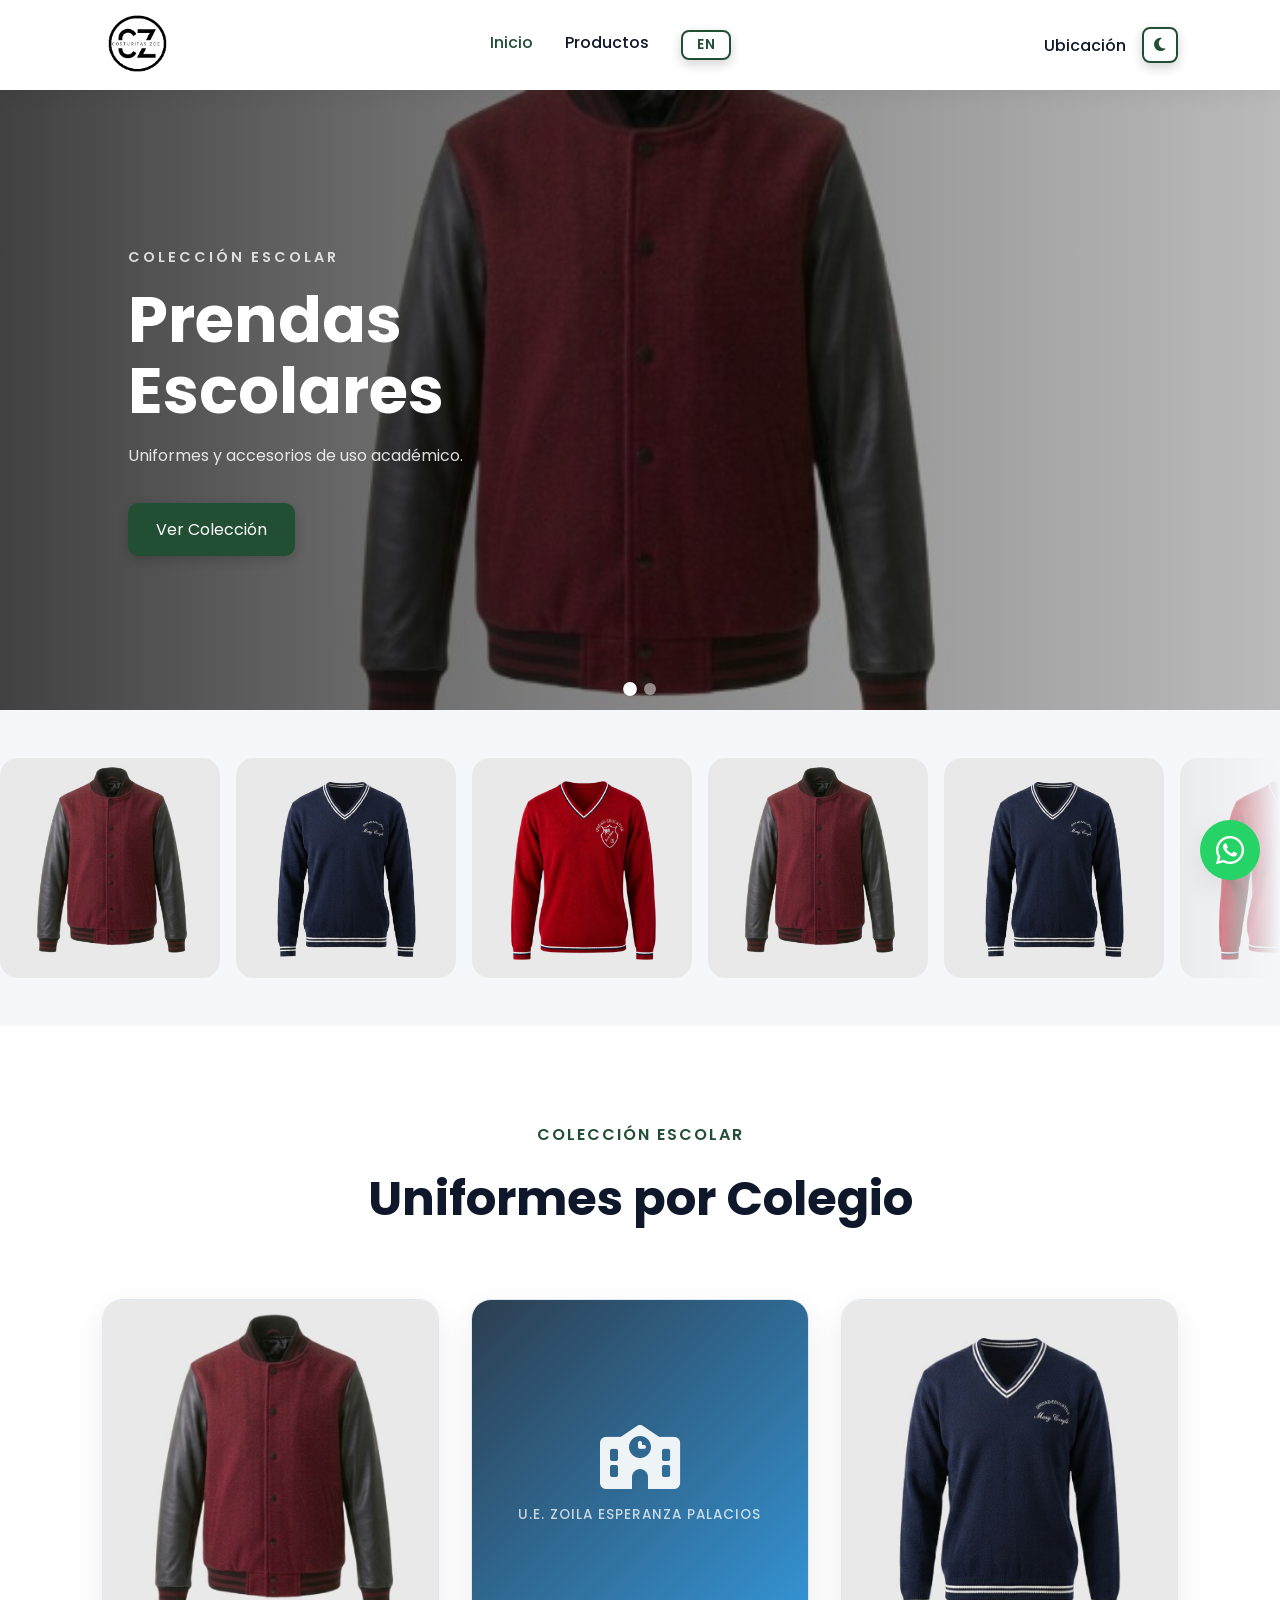
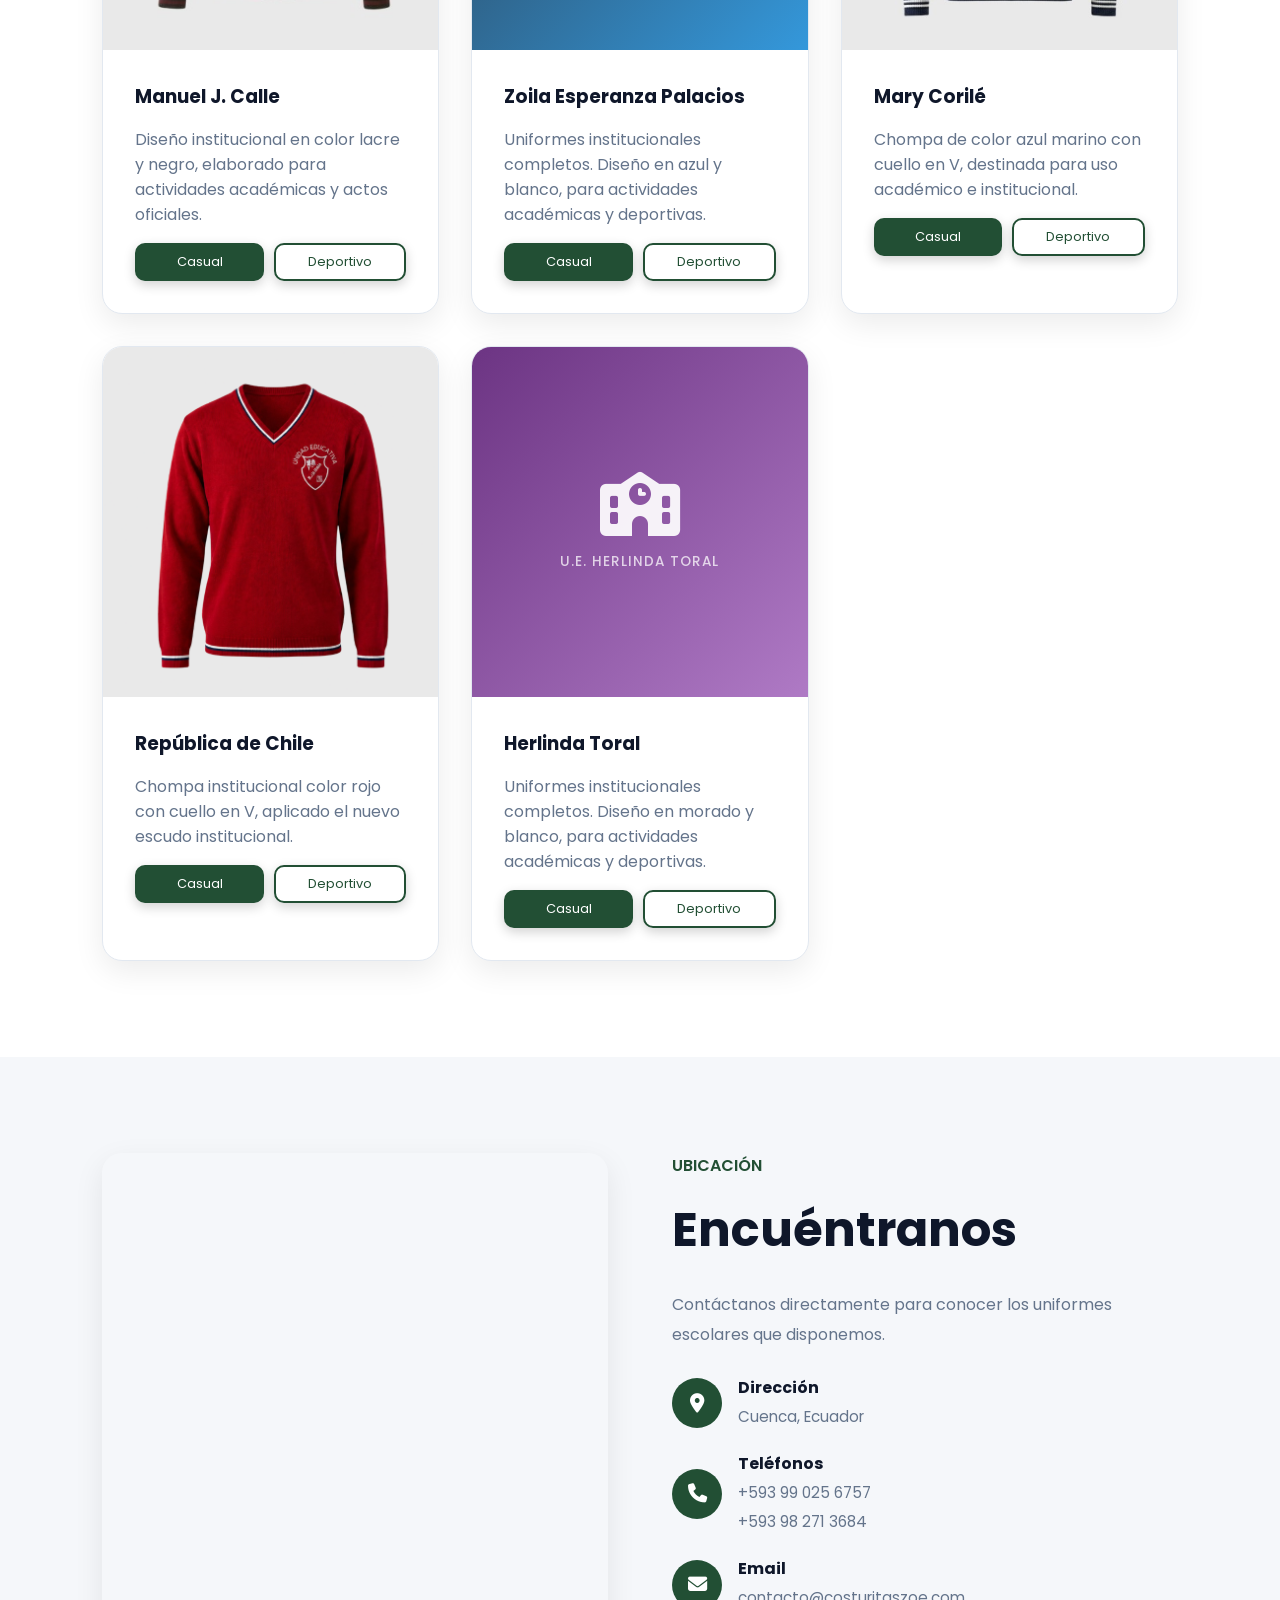
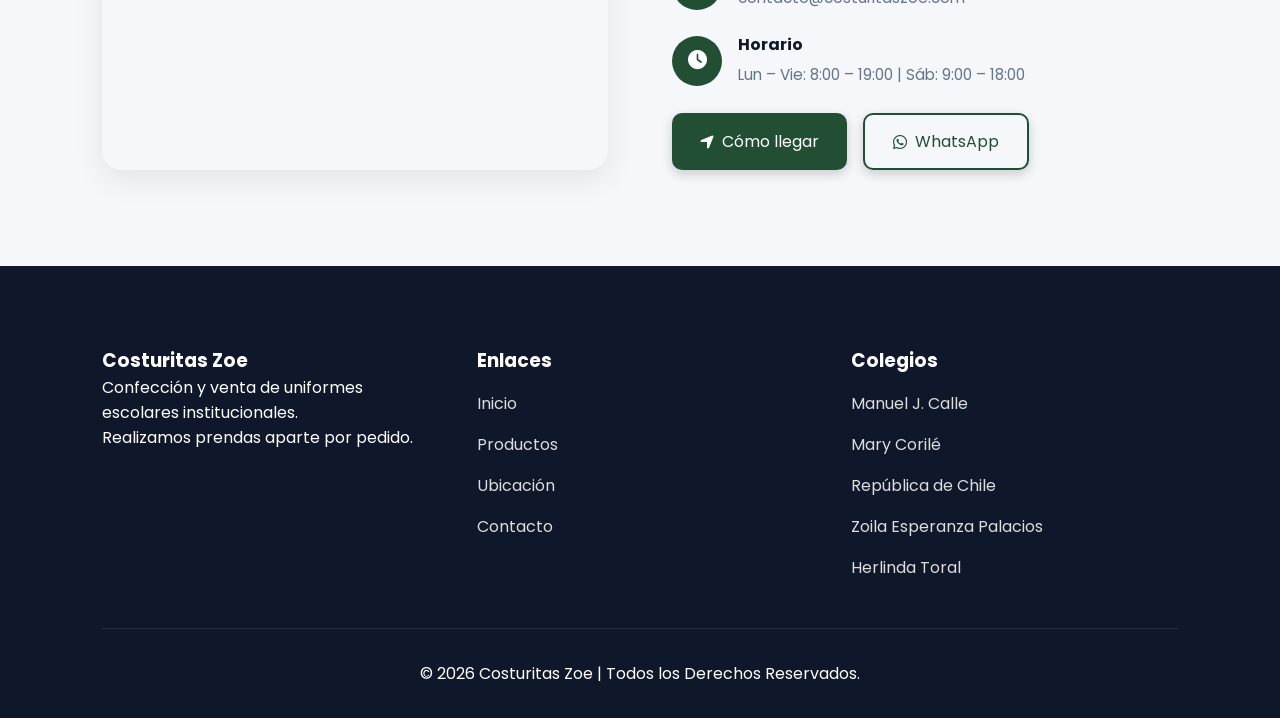
==== index.html @ a6158360 "reorder: display product cards Manuel, Zoila, Mary, República de Chile, Herlinda" ====
<!DOCTYPE html>
<html lang="es">

<head>

    <meta charset="UTF-8" />

    <meta name="viewport" content="width=device-width, initial-scale=1.0" />

    <title>Costuritas Zoe | Uniformes Escolares</title>

    <meta name="description"
        content="Uniformes escolares institucionales para Manuel J. Calle, Mary Corilé, República de Chile y más. Casacas, pantalones, camisas, medias y accesorios." />

    <!-- Favicon -->
    <link rel="icon" href="picture/logoCZ.png" />

    <!-- Font Awesome -->
    <link rel="stylesheet" href="https://cdnjs.cloudflare.com/ajax/libs/font-awesome/6.5.1/css/all.min.css" />

    <!-- AOS -->
    <link rel="stylesheet" href="https://unpkg.com/aos@2.3.4/dist/aos.css" />

    <!-- Swiper -->
    <link rel="stylesheet" href="https://cdn.jsdelivr.net/npm/swiper@11/swiper-bundle.min.css" />

    <!-- CSS -->
    <link rel="stylesheet" href="./css/style.css" />

</head>

<body>

    <!-- HEADER -->
    <header class="header">

        <a href="#home" class="logo">
            <img src="picture/logoCZ.png" alt="Costuritas Zoe">
        </a>

        <nav class="navbar">

            <a href="#home" class="active" data-i18n="nav-home">Inicio</a>

            <a href="#products" data-i18n="nav-products">Productos</a>

            <button class="lang-btn" id="lang-btn">EN</button>

        </nav>

        <div class="header-actions">

            <a href="#location" class="header-action-link" data-i18n="nav-location">Ubicación</a>

            <button class="theme-btn" id="theme-btn" aria-label="Cambiar tema">
                <i class="fas fa-moon" id="theme-icon"></i>
            </button>

            <button id="menu-btn">

                <i class="fas fa-bars"></i>

            </button>

        </div>

    </header>

    <!-- HERO -->
    <section class="home" id="home">

        <div class="swiper home-slider">

            <div class="swiper-wrapper">

                <!-- SLIDE -->
                <div class="swiper-slide">

                    <div class="slide" style="background-image: url('picture/chompaCasualMJC.jpg');">

                        <div class="overlay"></div>

                        <div class="content" data-aos="fade-up">

                            <span data-i18n="hero-span">COLECCIÓN ESCOLAR</span>

                            <h1 data-i18n="hero-title-1">
                                Prendas Escolares
                            </h1>

                            <p data-i18n="hero-desc-1">
                                Uniformes y accesorios de uso académico.
                            </p>

                            <a href="#products" class="btn" data-i18n="hero-btn">
                                Ver Colección
                            </a>

                        </div>

                    </div>

                </div>

                <!-- SLIDE -->
                <div class="swiper-slide">

                    <div class="slide" style="background-image: url('picture/chompaCasualMaryCorile.jpg');">

                        <div class="overlay"></div>

                        <div class="content" data-aos="fade-up">

                            <span data-i18n="hero-span">COLECCIÓN ESCOLAR</span>

                            <h1 data-i18n="hero-title-2">
                                Uniformes y Accesorios
                            </h1>

                            <p data-i18n="hero-desc-2">
                                Prendas para uso académico y diario.
                            </p>

                            <a href="#products" class="btn" data-i18n="hero-btn">
                                Ver Colección
                            </a>

                        </div>

                    </div>

                </div>

            </div>

            <div class="swiper-pagination"></div>

        </div>

    </section>

    <!-- BRANDS -->
    <section class="brands">

        <div class="brands-track">

            <!-- SET 1 -->
            <img src="picture/chompaCasualMJC.jpg" loading="lazy" alt="Brand">

            <img src="picture/chompaCasualMaryCorile.jpg" loading="lazy" alt="Brand">

            <img src="picture/ChompaRdeChile.png" loading="lazy" alt="Brand">

            <img src="picture/chompaCasualMJC.jpg" loading="lazy" alt="Brand">

            <img src="picture/chompaCasualMaryCorile.jpg" loading="lazy" alt="Brand">

            <img src="picture/ChompaRdeChile.png" loading="lazy" alt="Brand">

            <!-- SET 2 -->
            <img src="picture/chompaCasualMJC.jpg" loading="lazy" alt="Brand">

            <img src="picture/chompaCasualMaryCorile.jpg" loading="lazy" alt="Brand">

            <img src="picture/ChompaRdeChile.png" loading="lazy" alt="Brand">

            <img src="picture/chompaCasualMJC.jpg" loading="lazy" alt="Brand">

            <img src="picture/chompaCasualMaryCorile.jpg" loading="lazy" alt="Brand">

            <img src="picture/ChompaRdeChile.png" loading="lazy" alt="Brand">

        </div>

    </section>

    <!-- PRODUCTS -->
    <section class="products" id="products">

        <div class="section-header">

            <span data-i18n="section-products-span">COLECCIÓN ESCOLAR</span>

            <h2 data-i18n="section-products-title">Uniformes por Colegio</h2>

        </div>

        <div class="products-grid">
            <!-- CARD: Manuel J. Calle -->
            <article class="product-card" data-aos="fade-up">

                <div class="product-image">

                    <img src="picture/chompaCasualMJC.jpg" alt="Casaca Manuel J. Calle">

                    <div class="product-overlay">

                        <button class="icon-btn view-btn">
                            <i class="fas fa-eye"></i>
                        </button>

                    </div>

                </div>

                <div class="product-content">

                    <h3>Manuel J. Calle</h3>

                    <p data-i18n="manuel-calle-desc">
                        Diseño institucional en color lacre y negro,
                        elaborado para actividades académicas y actos oficiales.
                    </p>

                    <div class="product-buttons">

                        <a href="products/casual/manueJCalle.html" class="btn small" data-i18n="product-casual">
                            Casual
                        </a>

                        <a href="products/deportivo/manueJCalle.html" class="btn small btn-outline" data-i18n="product-deportivo">
                            Deportivo
                        </a>

                    </div>

                </div>

            </article>
            <!-- CARD: Zoila Esperanza Palacios -->
            <article class="product-card" data-aos="fade-up">

                <div class="product-image placeholder" style="background: linear-gradient(135deg, #2c3e50, #3498db);">

                    <div class="placeholder-icon">
                        <i class="fas fa-school"></i>
                        <span>U.E. Zoila Esperanza Palacios</span>
                    </div>

                </div>

                <div class="product-content">

                    <h3>Zoila Esperanza Palacios</h3>

                    <p data-i18n="zoila-desc">
                        Uniformes institucionales completos. Diseño en azul y blanco,
                        para actividades académicas y deportivas.
                    </p>

                    <div class="product-buttons">

                        <a href="products/casual/zoilaEsperanza.html" class="btn small" data-i18n="product-casual">
                            Casual
                        </a>

                        <a href="products/deportivo/zoilaEsperanza.html" class="btn small btn-outline" data-i18n="product-deportivo">
                            Deportivo
                        </a>

                    </div>

                </div>

            </article>
            <!-- CARD: Mary Corilé -->
            <article class="product-card" data-aos="fade-up">

                <div class="product-image">

                    <img src="picture/chompaCasualMaryCorile.jpg" alt="Casaca Mary Corilé">

                    <div class="product-overlay">

                        <button class="icon-btn view-btn">
                            <i class="fas fa-eye"></i>
                        </button>

                    </div>

                </div>

                <div class="product-content">

                    <h3>Mary Corilé</h3>

                    <p data-i18n="mary-corile-desc">
                        Chompa de color azul marino con cuello en V,
                        destinada para uso académico e institucional.
                    </p>

                    <div class="product-buttons">

                        <a href="products/casual/maryCorile.html" class="btn small" data-i18n="product-casual">
                            Casual
                        </a>

                        <a href="products/deportivo/maryCorile.html" class="btn small btn-outline" data-i18n="product-deportivo">
                            Deportivo
                        </a>

                    </div>

                </div>

            </article>
            <!-- CARD: República de Chile -->
            <article class="product-card" data-aos="fade-up">

                <div class="product-image">

                    <img src="picture/ChompaRdeChile.png" alt="Casaca República de Chile">

                    <div class="product-overlay">

                        <button class="icon-btn view-btn">
                            <i class="fas fa-eye"></i>
                        </button>

                    </div>

                </div>

                <div class="product-content">

                    <h3>República de Chile</h3>

                    <p data-i18n="rep-chile-desc">
                        Chompa institucional color rojo con cuello en V,
                        aplicado el nuevo escudo institucional.
                    </p>

                    <div class="product-buttons">

                        <a href="products/casual/republicaChile.html" class="btn small" data-i18n="product-casual">
                            Casual
                        </a>

                        <a href="products/deportivo/republicaChile.html" class="btn small btn-outline" data-i18n="product-deportivo">
                            Deportivo
                        </a>

                    </div>

                </div>

            </article>
            <!-- CARD: Herlinda Toral -->
            <article class="product-card" data-aos="fade-up">

                <div class="product-image placeholder" style="background: linear-gradient(135deg, #6c3483, #af7ac5);">

                    <div class="placeholder-icon">
                        <i class="fas fa-school"></i>
                        <span>U.E. Herlinda Toral</span>
                    </div>

                </div>

                <div class="product-content">

                    <h3>Herlinda Toral</h3>

                    <p data-i18n="herlinda-desc">
                        Uniformes institucionales completos. Diseño en morado y blanco,
                        para actividades académicas y deportivas.
                    </p>

                    <div class="product-buttons">

                        <a href="products/casual/herlindaToral.html" class="btn small" data-i18n="product-casual">
                            Casual
                        </a>

                        <a href="products/deportivo/herlindaToral.html" class="btn small btn-outline" data-i18n="product-deportivo">
                            Deportivo
                        </a>

                    </div>

                </div>

            </article>

    </section>

    <!-- LOCATION -->
    <section class="location" id="location">

        <div class="location-map" data-aos="fade-right">
            <iframe src="https://maps.google.com/maps?q=-2.888315,-78.993958&t=k&z=17&output=embed&hl=es"
                allowfullscreen="" loading="lazy" referrerpolicy="no-referrer-when-downgrade">
            </iframe>
        </div>

        <div class="location-content" data-aos="fade-left">

            <span data-i18n="location-span">UBICACIÓN</span>

            <h2 data-i18n="location-title">Encuéntranos</h2>

            <p data-i18n="location-desc">
                Contáctanos directamente para conocer los uniformes escolares que disponemos.
            </p>

            <div class="location-info">

                <div class="info-box">
                    <i class="fas fa-location-dot"></i>
                    <div>
                        <h4 data-i18n="location-address-label">Dirección</h4>
                        <p data-i18n="location-address">Cuenca, Ecuador</p>
                    </div>
                </div>

                <div class="info-box">
                    <i class="fas fa-phone"></i>
                    <div>
                        <h4 data-i18n="location-phone-label">Teléfonos</h4>
                        <p>+593 99 025 6757</p>
                        <p>+593 98 271 3684</p>

                    </div>
                </div>

                <div class="info-box">
                    <i class="fas fa-envelope"></i>
                    <div>
                        <h4 data-i18n="location-email-label">Email</h4>
                        <p>contacto@costuritaszoe.com</p>
                    </div>
                </div>

                <div class="info-box">
                    <i class="fas fa-clock"></i>
                    <div>
                        <h4 data-i18n="location-hours-label">Horario</h4>
                        <p data-i18n="location-hours">Lun – Vie: 8:00 – 19:00 | Sáb: 9:00 – 18:00</p>
                    </div>
                </div>

            </div>

            <div class="location-buttons">
                <a href="https://www.google.com/maps/dir/?api=1&destination=-2.888315,-78.993958" class="btn"
                    target="_blank" data-i18n="location-directions">
                    <i class="fas fa-location-arrow" style="margin-right: .5rem;"></i> Cómo llegar
                </a>
                <a href="https://wa.me/593990256757?text=Hola,%20vi%20su%20pagina%20y%20me%20gustaría%20recibir%20más%20información%20sobre%20los%20uniformes." class="btn btn-outline" target="_blank">
                    <i class="fab fa-whatsapp" style="margin-right: .5rem;"></i> WhatsApp
                </a>
            </div>

        </div>

    </section>

    <!-- WHATSAPP -->
    <a href="https://wa.me/593990256757?text=Hola,%20vi%20su%20pagina%20y%20me%20gustaría%20recibir%20más%20información%20sobre%20los%20uniformes." class="whatsapp" target="_blank">

        <i class="fab fa-whatsapp"></i>

    </a>

    <!-- FOOTER -->
    <footer class="footer">

        <div class="footer-grid">

            <div>

                <h3>Costuritas Zoe</h3>

                <p>
                    <span data-i18n="footer-brand-desc">Confección y venta de uniformes escolares institucionales.</span>
                    <br>
                    <span data-i18n="footer-brand-desc-extra">Realizamos prendas aparte por pedido.</span>
                </p>

            </div>

            <div>

                <h3 data-i18n="footer-links-title">Enlaces</h3>

                <a href="#home" data-i18n="nav-home">Inicio</a>

                <a href="#products" data-i18n="nav-products">Productos</a>

                <a href="#location" data-i18n="nav-location">Ubicación</a>

                <a href="#location" data-i18n="footer-contact">Contacto</a>

            </div>

            <div>

                <h3 data-i18n="footer-schools-title">Colegios</h3>

                <a href="products/casual/manueJCalle.html">Manuel J. Calle</a>

                <a href="products/casual/maryCorile.html">Mary Corilé</a>

                <a href="products/casual/republicaChile.html">República de Chile</a>

                <a href="products/casual/zoilaEsperanza.html">Zoila Esperanza Palacios</a>

                <a href="products/casual/herlindaToral.html">Herlinda Toral</a>

            </div>

        </div>

        <div class="footer-bottom">

            <span data-i18n="footer-copyright">&copy; 2026 Costuritas Zoe | Todos los Derechos Reservados.</span>

        </div>

    </footer>


    <!-- IMAGE MODAL -->
    <div class="image-modal">

        <span class="close-modal">&times;</span>

        <img class="modal-img" src="" alt="Vista previa">

    </div>

    <!-- SCRIPTS -->
    <script src="https://unpkg.com/aos@2.3.4/dist/aos.js"></script>

    <script src="https://cdn.jsdelivr.net/npm/swiper@11/swiper-bundle.min.js"></script>

    <script src="./js/i18n.js"></script>
    <script src="./js/script.js"></script>

</body>

</html>
---- css/style.css ----
@import url('https://fonts.googleapis.com/css2?family=Poppins:wght@300;400;500;600;700&display=swap');

:root {

    --primary: #224f34;
    --secondary: #f5f7fa;
    --dark: #0f172a;
    --text: #64748b;
    --white: #ffffff;
    --border: #e2e8f0;

    --shadow:
        0 10px 30px rgba(0, 0, 0, .08);

    --btn-shadow:
        0 4px 12px rgba(0, 0, 0, .18);
}

[data-theme="dark"] {

    --primary: #3fa06b;
    --secondary: #1c1c1c;
    --dark: #e8e8e8;
    --text: #a3a3a3;
    --white: #141414;
    --border: #2b2b2b;

    --shadow:
        0 10px 30px rgba(0, 0, 0, .35);

    --btn-shadow:
        0 4px 12px rgba(0, 0, 0, .45);
}

[data-theme="dark"] body {
    background: var(--white);
}

[data-theme="dark"] .header {
    background: rgba(40, 40, 40, .85);
}

[data-theme="dark"] .footer {
    background: #0a0a0a;
}

[data-theme="dark"] .icon-btn {
    background: var(--secondary);
    color: var(--dark);
}

* {
    margin: 0;
    padding: 0;
    box-sizing: border-box;
}

html {
    scroll-behavior: smooth;
    overflow-x: hidden;
}

body {

    font-family: 'Poppins', sans-serif;

    background: var(--white);

    color: var(--dark);

    overflow-x: hidden;
}

img {
    width: 100%;
    display: block;
}

a {
    text-decoration: none;
}

button {
    border: none;
    cursor: pointer;
    background: none;
}

section {
    padding: 6rem 8%;
}

/* BUTTON */

.btn {

    display: inline-flex;

    align-items: center;
    justify-content: center;

    padding: 14px 28px;

    background: var(--primary);

    color: white;

    border-radius: 10px;

    box-shadow: var(--btn-shadow);

    transition:
        transform .3s ease,
        box-shadow .3s ease;
}

.btn:hover {

    transform: translateY(-5px);

    box-shadow:
        0 15px 25px rgba(0, 0, 0, .18);
}

.small {
    padding: 10px 18px;
}

/* SECTION HEADER */

.section-header {

    text-align: center;

    margin-bottom: 4rem;
}

.section-header span {

    color: var(--primary);

    font-weight: 600;

    letter-spacing: 2px;
}

.section-header h2 {

    font-size: 3rem;

    margin-top: 1rem;
}

/* HEADER */

.header {

    position: fixed;

    top: 0;
    left: 0;

    width: 100%;
    height: 90px;

    padding: 0 8%;

    display: flex;

    justify-content: space-between;

    align-items: center;

    background: rgba(255, 255, 255, .85);

    backdrop-filter: blur(12px);

    z-index: 1000;

    box-shadow:
        0 5px 20px rgba(0, 0, 0, .05);

    transition: background-color .3s ease;
}

.logo img {
    width: 75px;
}

.navbar {

    display: flex;

    gap: 2rem;
}

.navbar a {

    color: var(--dark);

    font-weight: 500;

    transition: .3s;
}

.navbar a:hover,
.navbar a.active {

    color: var(--primary);
}

/* HEADER ACTIONS (always visible, outside hamburger) */

.header-actions {
    display: flex;
    align-items: center;
    gap: 1rem;
}

.header-action-link {
    color: var(--dark);
    font-weight: 500;
    transition: .3s;
    white-space: nowrap;
}

.header-action-link:hover {
    color: var(--primary);
}

#menu-btn {

    display: none;

    font-size: 1.5rem;

    color: var(--dark);
}

/* LANGUAGE TOGGLE */

.lang-btn {

    font-family: 'Poppins', sans-serif;
    font-weight: 600;
    font-size: .85rem;
    padding: 6px 14px;
    border-radius: 8px;
    border: 2px solid var(--primary);
    background: transparent;
    color: var(--primary);
    cursor: pointer;
    transition: all .3s ease;
    letter-spacing: .5px;
    line-height: 1;
    box-shadow: var(--btn-shadow);
}

.lang-btn:hover {
    background: var(--primary);
    color: white;
}

/* THEME TOGGLE */

.theme-btn {
    font-family: 'Poppins', sans-serif;
    font-size: .95rem;
    width: 36px;
    height: 36px;
    border-radius: 8px;
    border: 2px solid var(--primary);
    background: transparent;
    color: var(--primary);
    cursor: pointer;
    transition: all .3s ease;
    line-height: 1;
    display: grid;
    place-items: center;
    box-shadow: var(--btn-shadow);
}

.theme-btn:hover {
    background: var(--primary);
    color: white;
}

/* HOME */

.home {
    padding: 0;
}

.slide {

    height: 620px;

    background-size: cover;

    background-position: center;

    display: flex;

    align-items: center;

    position: relative;

    overflow: hidden;

    margin-top: 90px;
}

.overlay {

    position: absolute;

    inset: 0;

    background:
        linear-gradient(90deg,
            rgba(0, 0, 0, .72) 0%,
            rgba(0, 0, 0, .45) 45%,
            rgba(0, 0, 0, .2) 100%);
}

/* BACKGROUND ZOOM */

.slide::before {

    content: "";

    position: absolute;

    inset: 0;

    background: inherit;

    background-size: cover;

    background-position: center;

    animation:
        zoomSlide 12s ease-in-out infinite;

    z-index: 0;
}

@keyframes zoomSlide {

    0% {
        transform: scale(1);
    }

    50% {
        transform: scale(1.04);
    }

    100% {
        transform: scale(1);
    }
}

.content {

    position: relative;

    z-index: 2;

    margin-left: 10%;

    max-width: 560px;

    color: white;

    animation:
        fadeContent 1s ease;
}

@keyframes fadeContent {

    from {

        opacity: 0;

        transform: translateY(35px);
    }

    to {

        opacity: 1;

        transform: translateY(0);
    }
}

.content span {

    letter-spacing: 3px;

    font-size: .9rem;

    font-weight: 600;

    color: rgba(255, 255, 255, .8);
}

.content h1 {

    font-size: 4rem;

    line-height: 1.1;

    margin: 1rem 0;

    font-weight: 700;
}

.content p {

    line-height: 1.8;

    font-size: 1rem;

    color: rgba(255, 255, 255, .85);

    margin-bottom: 2rem;

    max-width: 500px;
}

/* SWIPER */

.swiper-pagination-bullet {

    width: 12px;

    height: 12px;

    background:
        rgba(255, 255, 255, .5);

    opacity: 1;
}

.swiper-pagination-bullet-active {

    background: white;

    transform: scale(1.15);
}

/* BRANDS */

.brands {

    position: relative;

    overflow: hidden;

    background: var(--secondary);

    padding: 3rem 0;
}

.brands-track {

    display: flex;

    align-items: center;

    gap: 1rem;

    width: max-content;

    animation:
        infiniteScroll 20s linear infinite;
}

.brands-track img {

    width: 220px;

    height: 220px;

    object-fit: cover;

    border-radius: 18px;

    flex-shrink: 0;

    transition: transform .3s ease;
}

.brands-track img:hover {

    transform: scale(1.05);
}

.brands::before,
.brands::after {

    content: "";

    position: absolute;

    top: 0;

    width: 120px;

    height: 100%;

    z-index: 2;
}

.brands::after {

    right: 0;

    background:
        linear-gradient(to left,
            var(--secondary),
            transparent);
}

@keyframes infiniteScroll {

    from {
        transform: translateX(0);
    }

    to {
        transform: translateX(-50%);
    }
}

/* PRODUCTS */

.products-grid {

    display: grid;

    grid-template-columns:
        repeat(auto-fit, minmax(300px, 1fr));

    gap: 2rem;
}

.product-card {

    background: var(--white);

    border-radius: 20px;

    overflow: hidden;

    box-shadow: var(--shadow);

    border: 1px solid var(--border);

    transition:
        transform .4s ease,
        box-shadow .4s ease;
}

.product-card:hover {

    transform: translateY(-10px);

    box-shadow:
        0 20px 40px rgba(0, 0, 0, .12);
}

.product-image {

    height: 350px;

    position: relative;

    overflow: hidden;
}

.product-image img {

    height: 100%;

    object-fit: cover;

    transition: .5s;
}

.product-card:hover img {

    transform: scale(1.1);
}

.product-overlay {

    position: absolute;

    inset: 0;

    background: rgba(0, 0, 0, .3);

    display: flex;

    justify-content: center;

    align-items: center;

    gap: 1rem;

    opacity: 0;

    transition: .4s;
}

.product-card:hover .product-overlay {

    opacity: 1;
}

.icon-btn {

    width: 50px;

    height: 50px;

    border-radius: 50%;

    background: white;

    color: var(--dark);

    display: grid;

    place-items: center;

    box-shadow: var(--btn-shadow);

    transition: .3s;
}

.icon-btn:hover {

    transform: scale(1.1);
}

.product-content {
    padding: 2rem;
}

.product-content p {

    color: var(--text);

    margin: 1rem 0;
}

.product-bottom {

    display: flex;

    justify-content: space-between;

    align-items: center;
}

.price-note {
    display: inline-flex;
    align-items: center;
    gap: .5rem;
    color: var(--primary);
    font-weight: 600;
    font-size: .9rem;
}

.price-note i {
    font-size: 1rem;
}

/* LOCATION */

.location {

    display: grid;

    grid-template-columns: 1fr 1fr;

    gap: 4rem;

    align-items: center;

    background: var(--secondary);
}

.location-map {
    width: 100%;
    height: 100%;
    min-height: 380px;
    border-radius: 20px;
    overflow: hidden;
    box-shadow: var(--shadow);
}

.location-map iframe {
    width: 100%;
    height: 100%;
    min-height: 380px;
    border: 0;
    display: block;
}

.location-content span {

    color: var(--primary);

    font-weight: 600;
}

.location-content h2 {

    font-size: 3rem;

    margin: 1rem 0 1.5rem;
}

.location-content p {

    line-height: 1.9;

    color: var(--text);

    margin-bottom: 1.5rem;
}

.location-info {
    display: flex;
    flex-direction: column;
    gap: 1.2rem;
}

.location-info .info-box {
    display: flex;
    align-items: center;
    gap: 1rem;
}

.location-info .info-box i {
    width: 50px;
    height: 50px;
    background: var(--primary);
    color: white;
    border-radius: 50%;
    display: grid;
    place-items: center;
    font-size: 1.2rem;
    flex-shrink: 0;
}

.location-info .info-box h4 {
    font-size: 1rem;
    margin-bottom: .2rem;
}

.location-info .info-box p {
    margin: 0;
    font-size: .95rem;
}

/* LOCATION BUTTONS */

.location-buttons {
    display: flex;
    gap: 1rem;
    margin-top: 1.5rem;
    flex-wrap: wrap;
}

.btn-outline {
    background: transparent;
    border: 2px solid var(--primary);
    color: var(--primary);
}

.btn-outline:hover {
    background: var(--primary);
    color: white;
}

/* PRODUCT DUAL BUTTONS */

.product-buttons {
    display: flex;
    gap: .6rem;
}

.product-buttons .btn {
    padding: 8px 14px;
    font-size: .8rem;
    flex: 1;
    text-align: center;
}

.product-buttons .btn-outline {
    background: transparent;
    border: 2px solid var(--primary);
    color: var(--primary);
}

.product-buttons .btn-outline:hover {
    background: var(--primary);
    color: white;
}

/* SCHOOL TYPE TOGGLE */

.school-type-toggle {
    display: flex;
    gap: .6rem;
    justify-content: flex-start;
    margin-bottom: 1.5rem;
    flex-wrap: wrap;
}

.toggle-btn {
    display: inline-block;
    padding: 10px 28px;
    border-radius: 50px;
    font-size: .9rem;
    font-weight: 600;
    border: 2px solid var(--primary);
    color: var(--primary);
    background: transparent;
    transition: all .3s ease;
    text-decoration: none;
    cursor: pointer;
    box-shadow: var(--btn-shadow);
}

.toggle-btn:hover {
    background: var(--primary);
    color: white;
}

.toggle-btn.active {
    background: var(--primary);
    border-color: var(--primary);
    color: white;
}

/* WHATSAPP */

.whatsapp {

    position: fixed;

    right: 20px;

    bottom: 20px;

    width: 60px;

    height: 60px;

    border-radius: 50%;

    background: #25D366;

    color: white;

    display: grid;

    place-items: center;

    font-size: 2rem;

    z-index: 999;

    box-shadow: var(--shadow);

    transition: .3s;
}

.whatsapp:hover {

    transform: scale(1.1);
}

/* FOOTER */

.footer {

    background: var(--dark);

    color: white;

    padding: 5rem 8% 2rem;
}

.footer-grid {

    display: grid;

    grid-template-columns:
        repeat(auto-fit, minmax(250px, 1fr));

    gap: 3rem;
}

.footer a {

    color: #ddd;

    display: block;

    margin-top: 1rem;

    transition: .3s;
}

.footer a:hover {

    color: white;
}

.footer-bottom {

    margin-top: 3rem;

    padding-top: 2rem;

    border-top:
        1px solid rgba(255, 255, 255, .1);

    text-align: center;
}

/* RESPONSIVE */

@media(max-width:991px) {

    section {
        padding: 5rem 5%;
    }

    .header {
        padding: 0 5%;
    }

    .slide {
        height: 520px;
    }

    .content h1 {
        font-size: 3.2rem;
    }

    .location {
        grid-template-columns: 1fr;
    }

    .location-content h2 {
        font-size: 2.4rem;
    }

    .contact-grid {
        grid-template-columns: repeat(auto-fit, minmax(160px, 1fr));
    }
}

@media(max-width:768px) {

    #menu-btn {
        display: block;
    }

    .navbar {

        position: absolute;

        top: 100%;

        right: 0;

        width: 260px;

        background: rgb(255, 255, 255);

        flex-direction: column;

        padding: 2rem;

        transform: translateX(100%);
        transition: transform .4s ease;

        box-shadow: var(--shadow);
    }

    .navbar.active {
        transform: translateX(0);
    }

    [data-theme="dark"] .navbar {
        background: #1c1c1c;
    }

    .navbar .lang-btn {
        width: 100%;
        text-align: center;
        padding: 10px 18px;
        margin-top: .5rem;
    }

    .header-actions {
        gap: .5rem;
    }

    .header-actions .header-action-link {
        font-size: .85rem;
    }

    .slide {
        height: 460px;
    }

    .content {
        margin: 0 5%;
    }

    .content h1 {
        font-size: 2.7rem;
    }

    .content p {
        font-size: .95rem;
    }

    .location-content h2 {
        font-size: 2rem;
    }

    .location-map,
    .location-map iframe {
        min-height: 280px;
    }
}

@media(max-width:500px) {

    .slide {
        height: 400px;
    }

    .content h1 {
        font-size: 2.2rem;
    }

    .content span {
        font-size: .8rem;
    }

    .section-header h2 {
        font-size: 2.2rem;
    }

    .brands-track img {

        width: 160px;

        height: 160px;
    }
}

/* MODAL */

.image-modal {
    position: fixed;
    inset: 0;
    background: rgba(0, 0, 0, 0.85);

    display: flex;
    justify-content: center;
    align-items: center;

    opacity: 0;
    visibility: hidden;

    transition: 0.3s ease;
    z-index: 9999;
}

.image-modal.active {
    opacity: 1;
    visibility: visible;
}

.modal-img {

    width: 80%;
    max-width: 700px;

    border-radius: 20px;

    transform: scale(1);

    transition: transform 0.3s ease;

    cursor: zoom-in;
}

.image-modal.active .modal-img {
    transform: scale(1);
}

.close-modal {
    position: absolute;
    top: 30px;
    right: 40px;

    font-size: 40px;
    color: white;
    cursor: pointer;
}

/* ========== SCHOOL PAGES ========== */

.school-hero {
    padding: 0;
    height: 380px;
    display: flex;
    align-items: center;
    justify-content: center;
    text-align: center;
    position: relative;
    overflow: hidden;
    background-size: cover;
    background-position: center;
}

.school-hero .overlay {
    position: absolute;
    inset: 0;
    background: rgba(0, 0, 0, .65);
    z-index: 1;
}

.school-hero-content {
    position: relative;
    z-index: 2;
    color: white;
    padding: 0 8%;
}

.school-hero-content h1 {
    font-size: 3.5rem;
    margin-bottom: .5rem;
    font-weight: 700;
}

.school-hero-content p {
    font-size: 1.1rem;
    opacity: .9;
    max-width: 600px;
    margin: 0 auto;
    line-height: 1.8;
}

/* BREADCRUMB */
.breadcrumb {
    padding: 1rem 8%;
    margin-top: 90px;
    background: var(--secondary);
    font-size: .9rem;
}

.breadcrumb a {
    color: var(--primary);
    font-weight: 500;
}

.breadcrumb a:hover {
    text-decoration: underline;
}

.breadcrumb span {
    color: var(--text);
}

/* PLACEHOLDER for items without image */
.product-image.placeholder {
    display: flex;
    align-items: center;
    justify-content: center;
}

.placeholder-icon {
    text-align: center;
    color: rgba(255, 255, 255, .92);
}

.placeholder-icon i {
    font-size: 4rem;
    margin-bottom: .75rem;
    display: block;
}

.placeholder-icon span {
    font-size: .85rem;
    font-weight: 500;
    letter-spacing: 1px;
    text-transform: uppercase;
    opacity: .8;
}

/* CATEGORY header on product pages */
.category-heading {
    display: flex;
    align-items: center;
    gap: 1rem;
    margin: 2.5rem 0 1.5rem;
    grid-column: 1 / -1;
}

.category-heading h3 {
    font-size: 1.4rem;
    color: var(--dark);
    white-space: nowrap;
    font-weight: 600;
}

.category-heading .line {
    flex: 1;
    height: 2px;
    background: var(--border);
}

.product-type {
    font-size: .7rem;
    font-weight: 600;
    text-transform: uppercase;
    letter-spacing: 1px;
    padding: .3rem .7rem;
    border-radius: 4px;
    color: white;
}

.product-type.casual {
    background: var(--primary);
}

.product-type.deportivo {
    background: #e67e22;
}

/* SCHOOL NAV (back link) */
.school-nav {
    display: inline-flex;
    align-items: center;
    gap: .5rem;
    color: var(--primary);
    font-weight: 500;
    margin-bottom: 2rem;
    transition: .3s;
}

.school-nav:hover {
    gap: .75rem;
}

/* responsive school pages */
@media(max-width:991px) {
    .school-hero {
        height: 320px;
    }
    .school-hero-content h1 {
        font-size: 2.8rem;
    }
}

@media(max-width:768px) {
    .school-hero {
        height: 280px;
    }
    .school-hero-content h1 {
        font-size: 2.2rem;
    }
    .school-hero-content p {
        font-size: 1rem;
    }
}

@media(max-width:500px) {
    .school-hero {
        height: 240px;
    }
    .school-hero-content h1 {
        font-size: 1.8rem;
    }
    .placeholder-icon i {
        font-size: 3rem;
    }
}
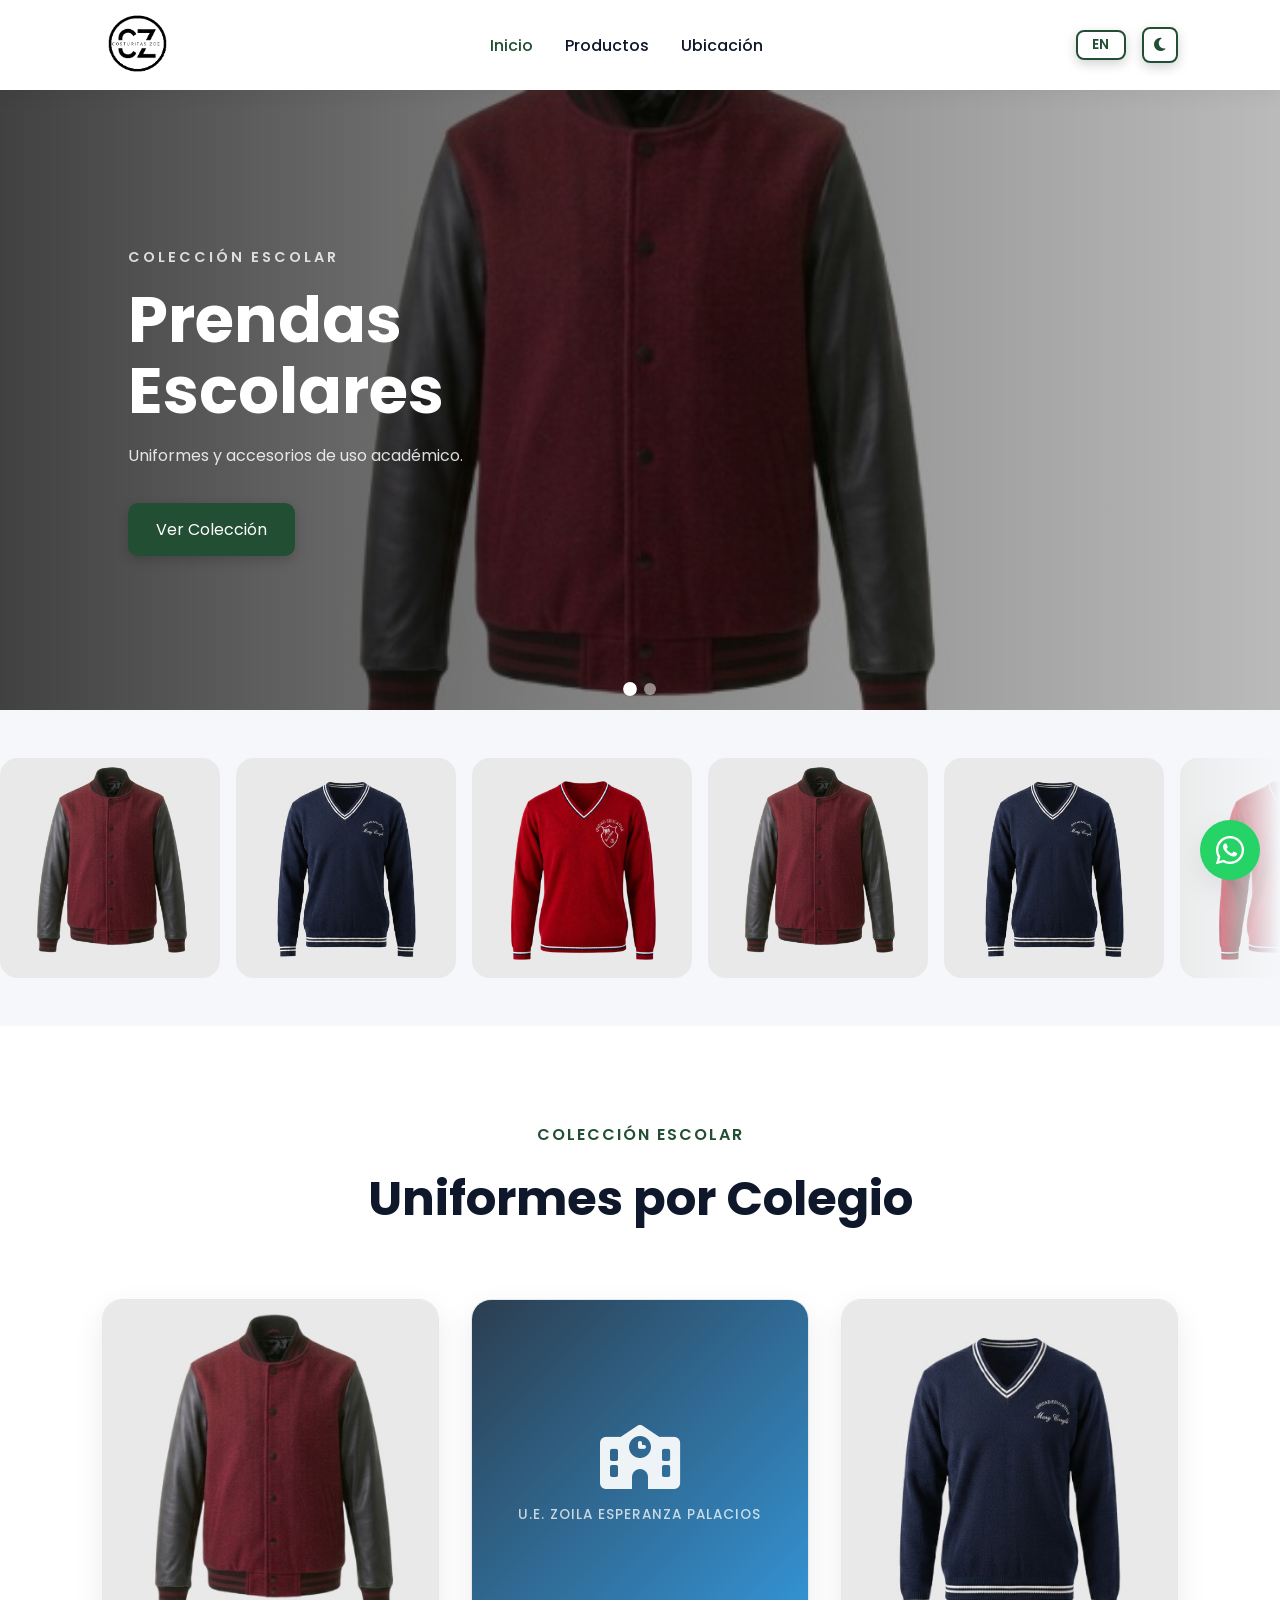
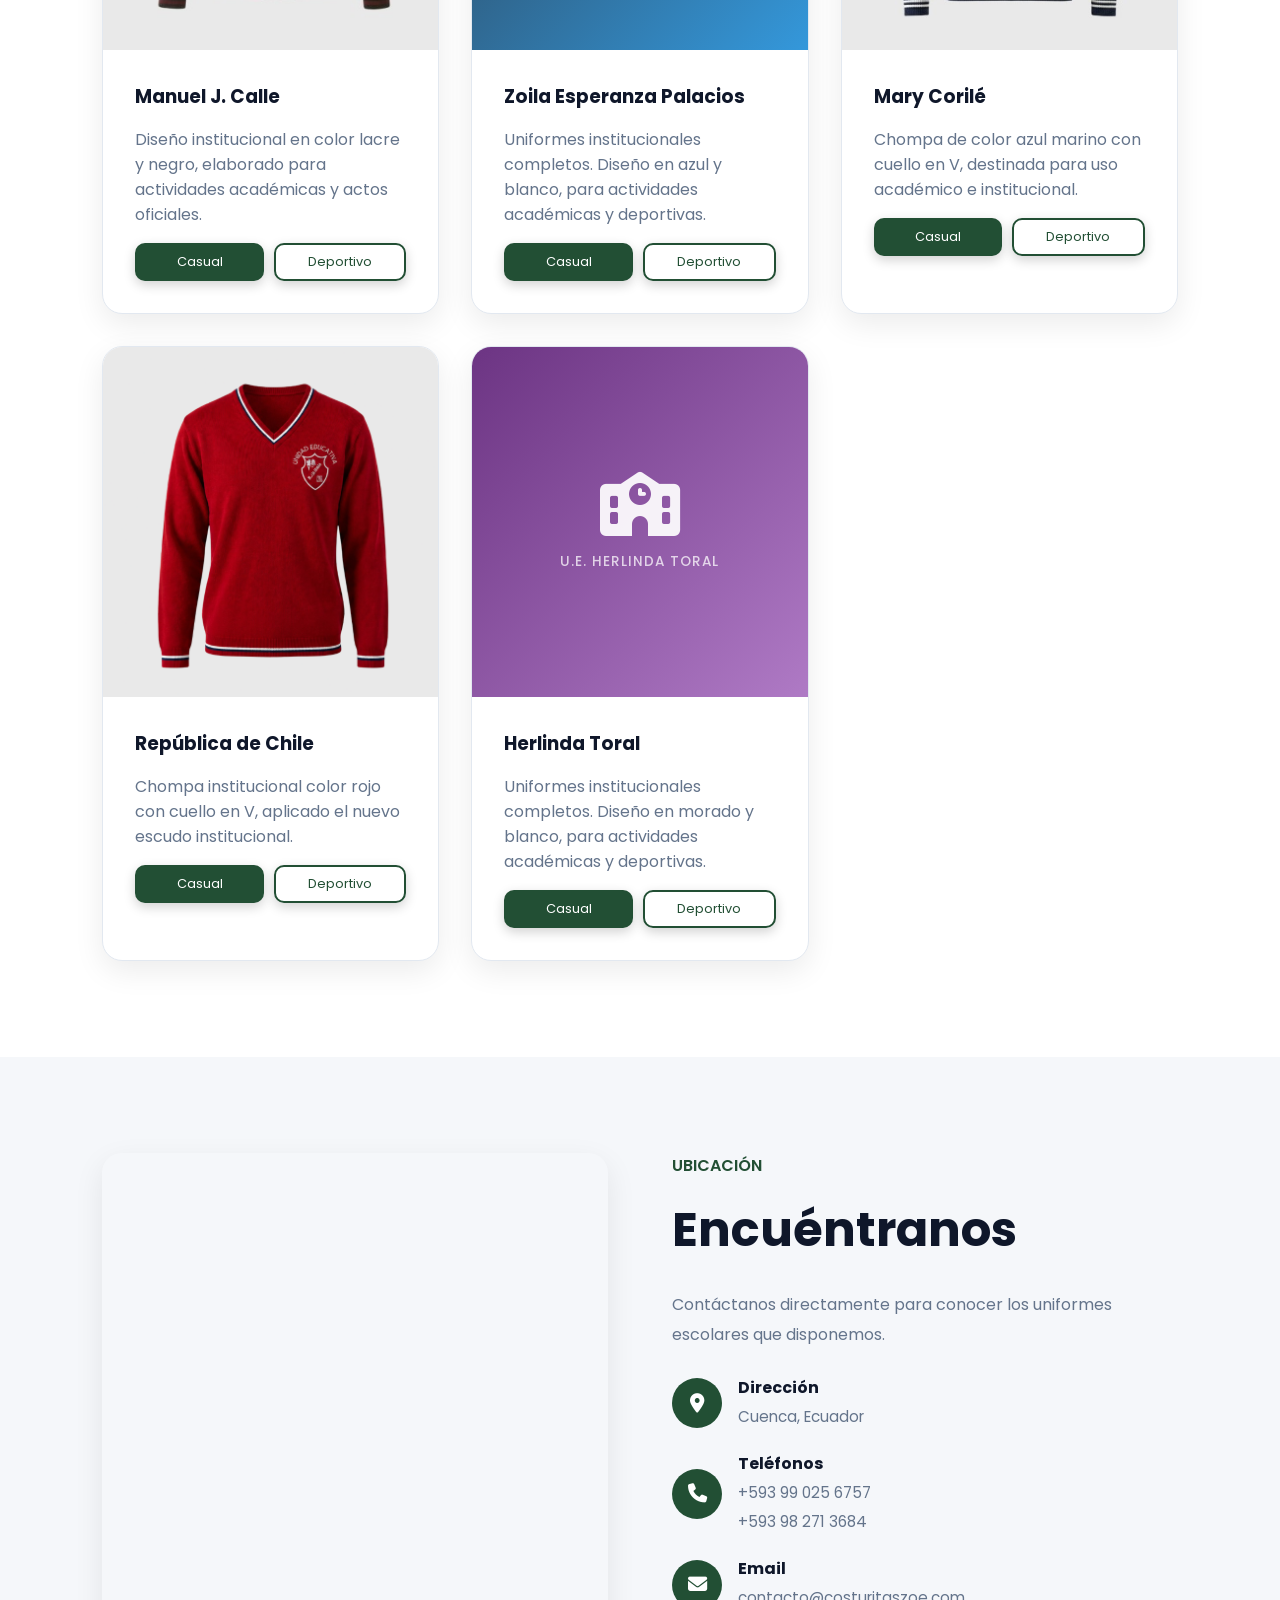
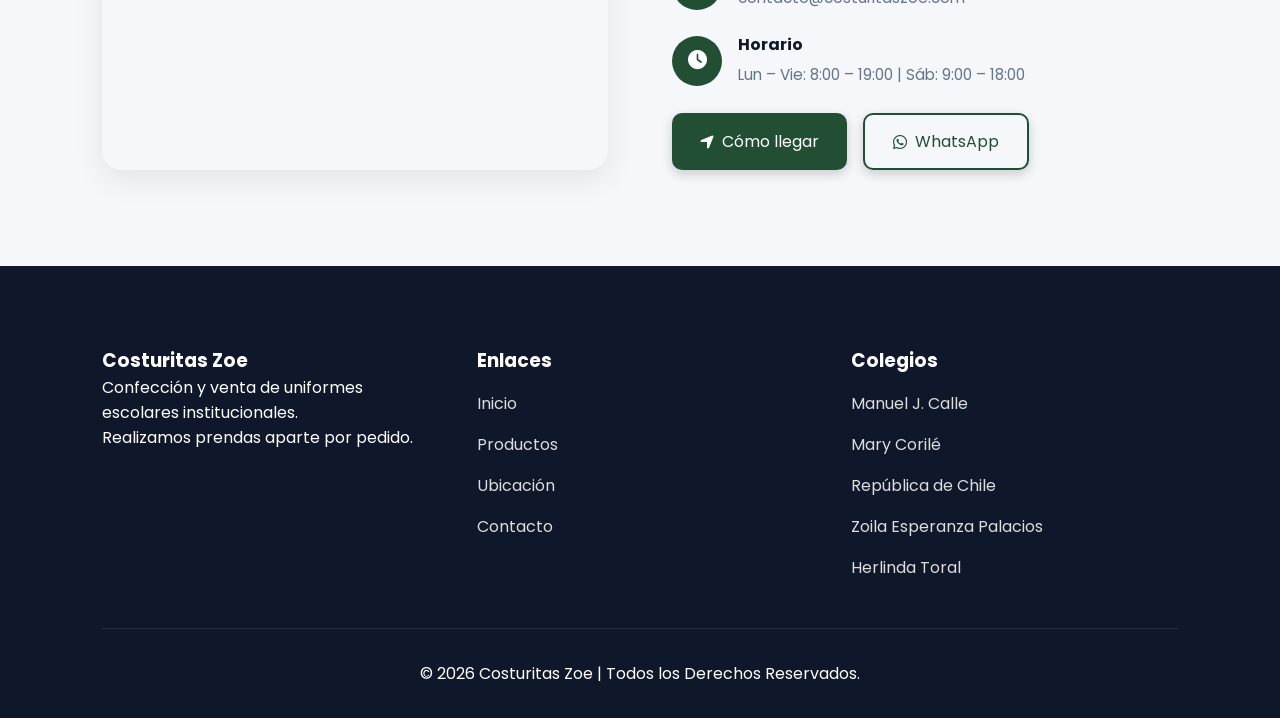
==== commit 7c7ec425: "refactor: remove hamburger menu, keep all nav links and theme/language buttons always visible" ====
--- a/index.html
+++ b/index.html
@@ -44,22 +44,16 @@
 
             <a href="#products" data-i18n="nav-products">Productos</a>
 
+            <a href="#location" class="header-action-link" data-i18n="nav-location">Ubicación</a>
+
+        </nav>
+
+        <div class="header-actions">
+
             <button class="lang-btn" id="lang-btn">EN</button>
-
-        </nav>
-
-        <div class="header-actions">
-
-            <a href="#location" class="header-action-link" data-i18n="nav-location">Ubicación</a>
 
             <button class="theme-btn" id="theme-btn" aria-label="Cambiar tema">
                 <i class="fas fa-moon" id="theme-icon"></i>
-            </button>
-
-            <button id="menu-btn">
-
-                <i class="fas fa-bars"></i>
-
             </button>
 
         </div>
--- a/css/style.css
+++ b/css/style.css
@@ -226,15 +226,6 @@
 
 .header-action-link:hover {
     color: var(--primary);
-}
-
-#menu-btn {
-
-    display: none;
-
-    font-size: 1.5rem;
-
-    color: var(--dark);
 }
 
 /* LANGUAGE TOGGLE */
@@ -970,53 +961,26 @@
 
 @media(max-width:768px) {
 
-    #menu-btn {
-        display: block;
+    .header {
+        padding: 0 4%;
+        gap: .75rem;
+    }
+
+    .logo img {
+        width: 60px;
     }
 
     .navbar {
-
-        position: absolute;
-
-        top: 100%;
-
-        right: 0;
-
-        width: 260px;
-
-        background: rgb(255, 255, 255);
-
-        flex-direction: column;
-
-        padding: 2rem;
-
-        transform: translateX(100%);
-        transition: transform .4s ease;
-
-        box-shadow: var(--shadow);
-    }
-
-    .navbar.active {
-        transform: translateX(0);
-    }
-
-    [data-theme="dark"] .navbar {
-        background: #1c1c1c;
-    }
-
-    .navbar .lang-btn {
-        width: 100%;
-        text-align: center;
-        padding: 10px 18px;
-        margin-top: .5rem;
+        gap: 1rem;
+    }
+
+    .navbar a,
+    .header-action-link {
+        font-size: .9rem;
     }
 
     .header-actions {
         gap: .5rem;
-    }
-
-    .header-actions .header-action-link {
-        font-size: .85rem;
     }
 
     .slide {
@@ -1046,6 +1010,34 @@
 }
 
 @media(max-width:500px) {
+
+    .header {
+        padding: 0 3%;
+    }
+
+    .logo img {
+        width: 50px;
+    }
+
+    .navbar {
+        gap: .8rem;
+    }
+
+    .navbar a,
+    .header-action-link {
+        font-size: .82rem;
+    }
+
+    .lang-btn {
+        font-size: .78rem;
+        padding: 5px 10px;
+    }
+
+    .theme-btn {
+        width: 32px;
+        height: 32px;
+        font-size: .85rem;
+    }
 
     .slide {
         height: 400px;
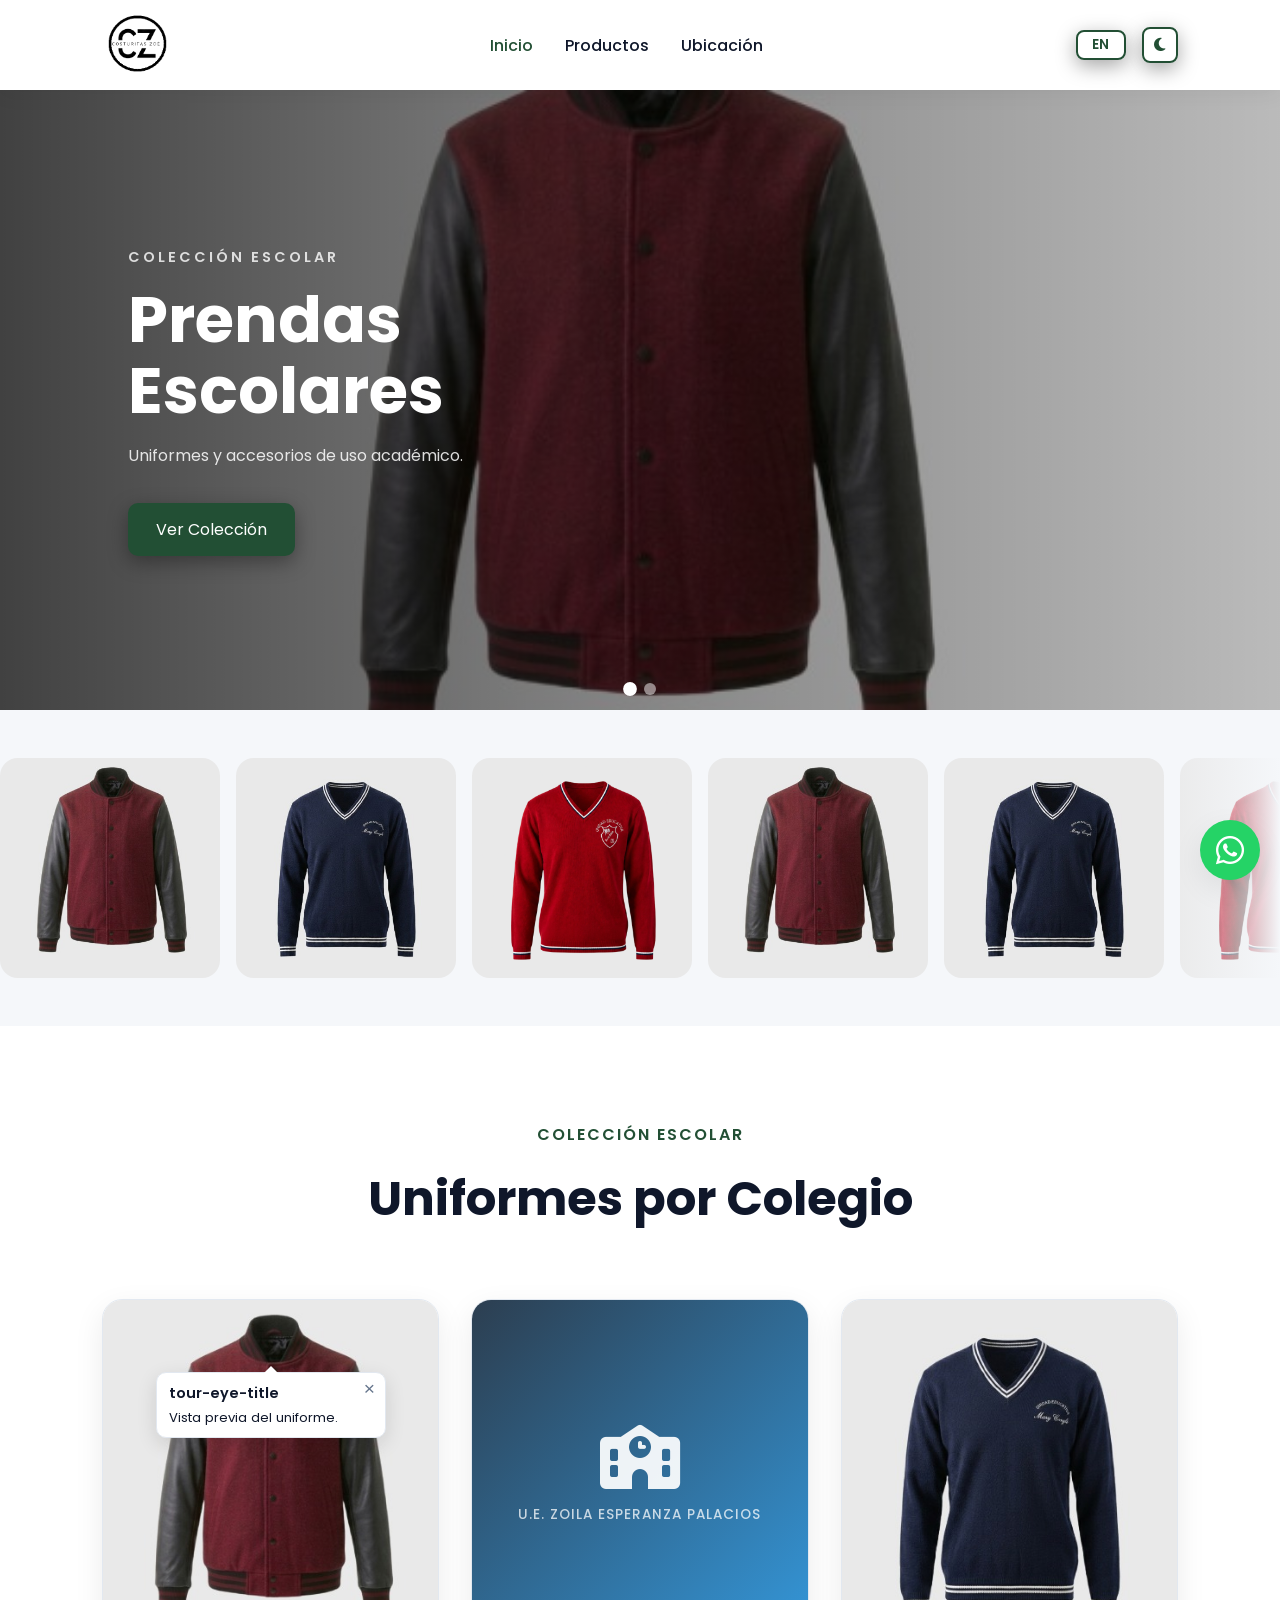
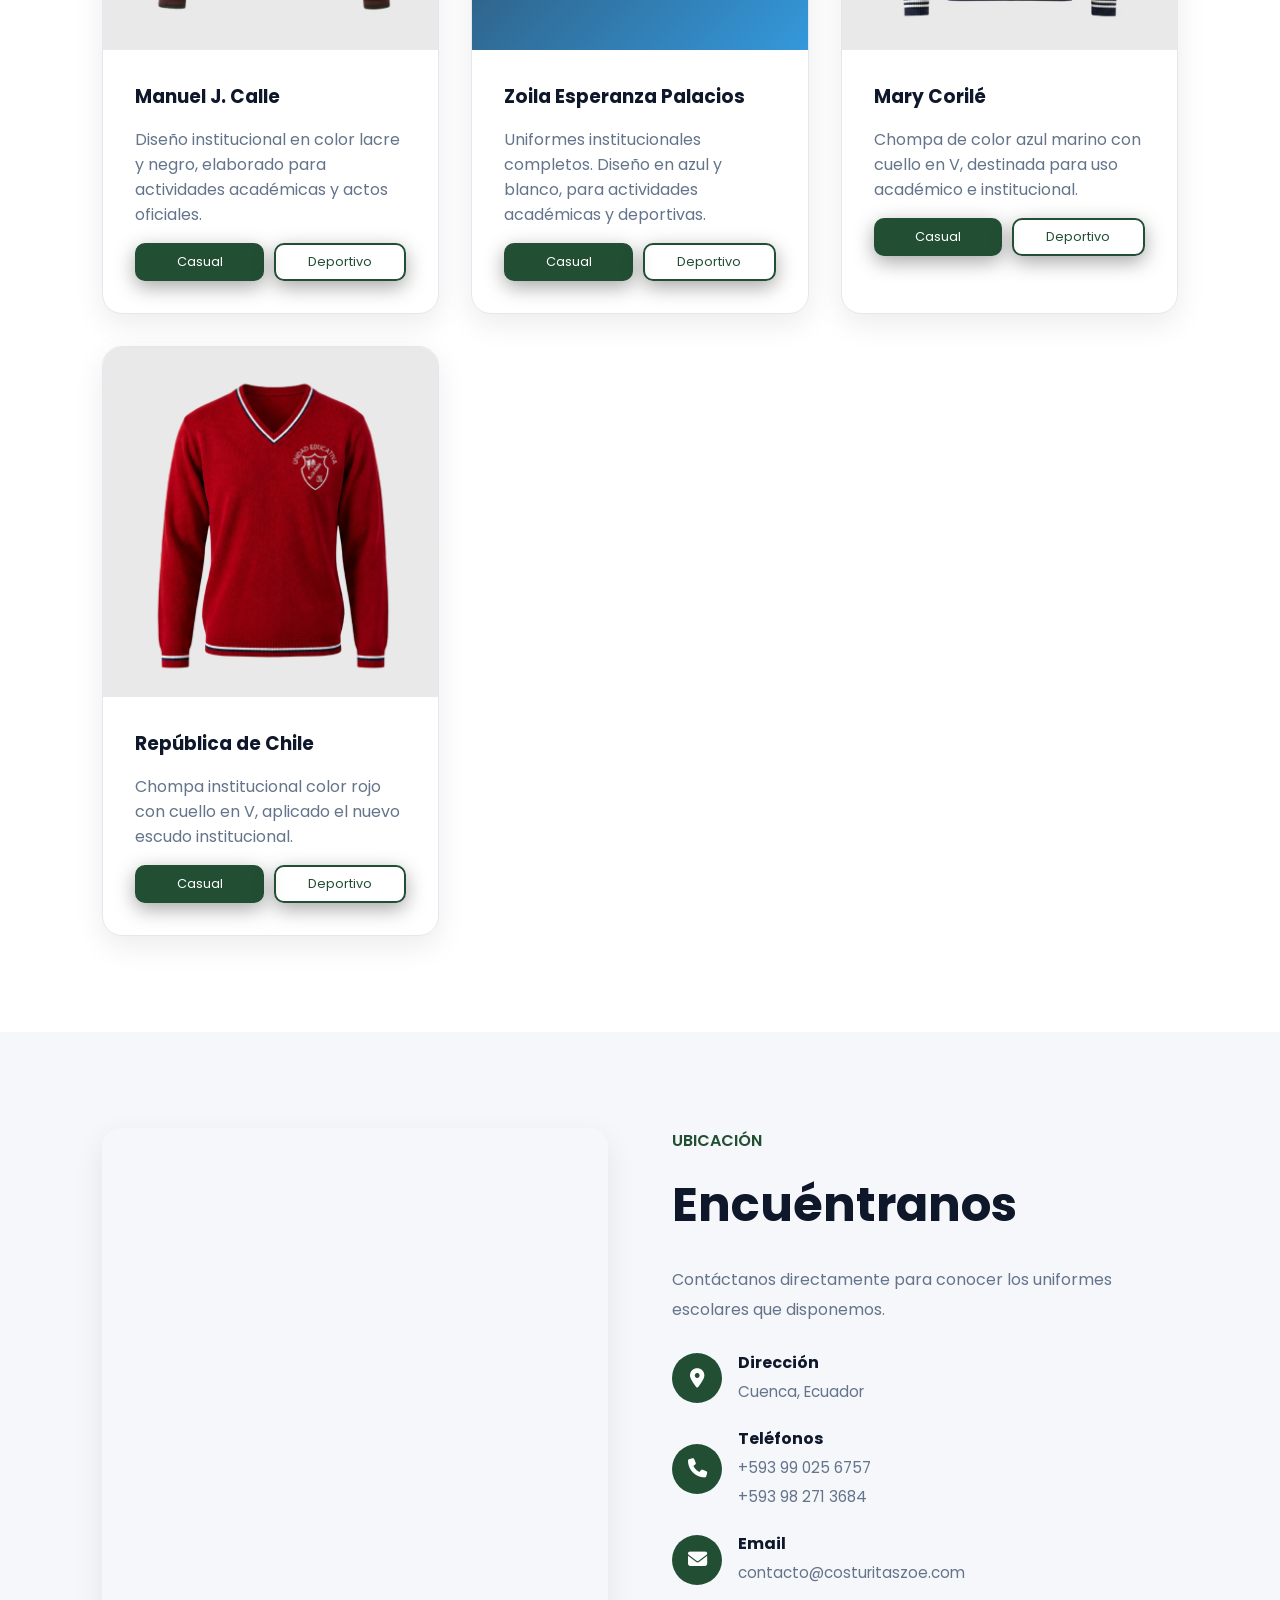
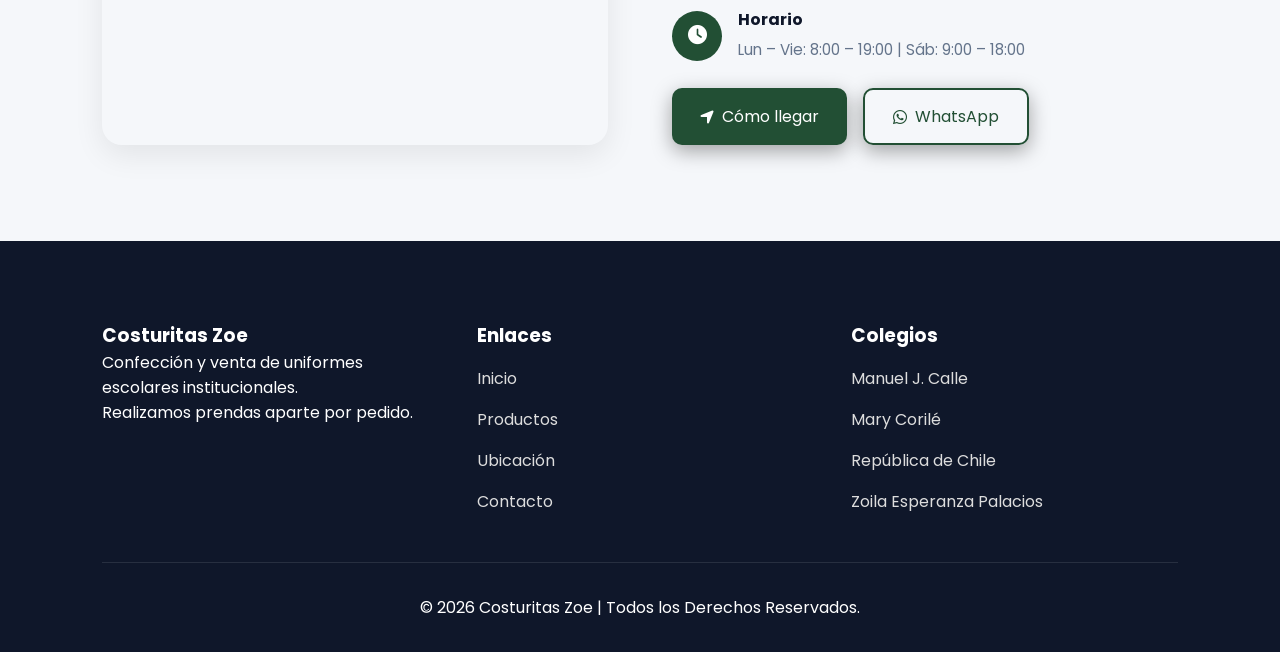
==== commit 10f65be9: "feat: restructure uniform catalogs for 4 institutions and remove Herlinda Toral" ====
--- a/index.html
+++ b/index.html
@@ -48,7 +48,7 @@
 
         </nav>
 
-        <div class="header-actions">
+        <div class="header-actions" id="header-actions">
 
             <button class="lang-btn" id="lang-btn">EN</button>
 
@@ -57,6 +57,10 @@
             </button>
 
         </div>
+
+        <button id="menu-btn" aria-label="Menú">
+            <i class="fas fa-bars"></i>
+        </button>
 
     </header>
 
@@ -338,43 +342,7 @@
 
                 </div>
 
-            </article>
-            <!-- CARD: Herlinda Toral -->
-            <article class="product-card" data-aos="fade-up">
-
-                <div class="product-image placeholder" style="background: linear-gradient(135deg, #6c3483, #af7ac5);">
-
-                    <div class="placeholder-icon">
-                        <i class="fas fa-school"></i>
-                        <span>U.E. Herlinda Toral</span>
-                    </div>
-
-                </div>
-
-                <div class="product-content">
-
-                    <h3>Herlinda Toral</h3>
-
-                    <p data-i18n="herlinda-desc">
-                        Uniformes institucionales completos. Diseño en morado y blanco,
-                        para actividades académicas y deportivas.
-                    </p>
-
-                    <div class="product-buttons">
-
-                        <a href="products/casual/herlindaToral.html" class="btn small" data-i18n="product-casual">
-                            Casual
-                        </a>
-
-                        <a href="products/deportivo/herlindaToral.html" class="btn small btn-outline" data-i18n="product-deportivo">
-                            Deportivo
-                        </a>
-
-                    </div>
-
-                </div>
-
-            </article>
+</article>
 
     </section>
 
@@ -499,8 +467,6 @@
 
                 <a href="products/casual/zoilaEsperanza.html">Zoila Esperanza Palacios</a>
 
-                <a href="products/casual/herlindaToral.html">Herlinda Toral</a>
-
             </div>
 
         </div>
--- a/css/style.css
+++ b/css/style.css
@@ -13,7 +13,7 @@
         0 10px 30px rgba(0, 0, 0, .08);
 
     --btn-shadow:
-        0 4px 12px rgba(0, 0, 0, .18);
+        0 6px 20px rgba(0, 0, 0, .35);
 }
 
 [data-theme="dark"] {
@@ -29,7 +29,7 @@
         0 10px 30px rgba(0, 0, 0, .35);
 
     --btn-shadow:
-        0 4px 12px rgba(0, 0, 0, .45);
+        0 6px 20px rgba(0, 0, 0, .6);
 }
 
 [data-theme="dark"] body {
@@ -215,6 +215,15 @@
     display: flex;
     align-items: center;
     gap: 1rem;
+}
+
+#menu-btn {
+    display: none;
+    background: transparent;
+    border: none;
+    font-size: 1.5rem;
+    color: var(--dark);
+    cursor: pointer;
 }
 
 .header-action-link {
@@ -979,8 +988,40 @@
         font-size: .9rem;
     }
 
+    #menu-btn {
+        display: block;
+    }
+
     .header-actions {
+        position: absolute;
+        top: 100%;
+        right: 4%;
+        width: 150px;
+        background: #fff;
+        flex-direction: column;
+        align-items: stretch;
         gap: .5rem;
+        padding: 1rem;
+        box-shadow: var(--shadow);
+        transform: translateY(-10px);
+        opacity: 0;
+        visibility: hidden;
+        transition: transform .3s ease, opacity .3s ease, visibility .3s ease;
+    }
+
+    .header-actions.active {
+        transform: translateY(0);
+        opacity: 1;
+        visibility: visible;
+    }
+
+    [data-theme="dark"] .header-actions {
+        background: #1c1c1c;
+    }
+
+    .header-actions .theme-btn {
+        width: 100%;
+        justify-content: center;
     }
 
     .slide {
@@ -1291,4 +1332,71 @@
     .placeholder-icon i {
         font-size: 3rem;
     }
+}
+
+/* TOUR */
+.tour-bubble {
+    position: fixed;
+    z-index: 9999;
+    width: 230px;
+    max-width: calc(100vw - 24px);
+    background: var(--white);
+    color: var(--dark);
+    border: 1px solid var(--border);
+    border-radius: 10px;
+    padding: 10px 12px;
+    box-shadow: 0 6px 20px rgba(0, 0, 0, .12);
+    opacity: 0;
+    transform: translateY(6px) scale(.97);
+    transition: opacity .35s ease, transform .35s ease;
+    pointer-events: auto;
+    display: none;
+}
+
+.tour-bubble.visible {
+    opacity: 1;
+    transform: translateY(0) scale(1);
+}
+
+.tour-bubble::after {
+    content: "";
+    position: absolute;
+    top: -7px;
+    left: 50%;
+    margin-left: -7px;
+    width: 0;
+    height: 0;
+    border-left: 7px solid transparent;
+    border-right: 7px solid transparent;
+    border-bottom: 7px solid var(--white);
+}
+
+.tour-bubble-close {
+    position: absolute;
+    top: 6px;
+    right: 10px;
+    background: transparent;
+    border: none;
+    font-size: 1.2rem;
+    line-height: 1;
+    color: var(--text);
+    cursor: pointer;
+    transition: color .3s ease;
+}
+
+.tour-bubble-close:hover {
+    color: var(--dark);
+}
+
+.tour-title {
+    margin: 0 0 4px;
+    font-size: .9rem;
+    font-weight: 600;
+    padding-right: 20px;
+}
+
+.tour-desc {
+    margin: 0;
+    font-size: .82rem;
+    line-height: 1.45;
 }
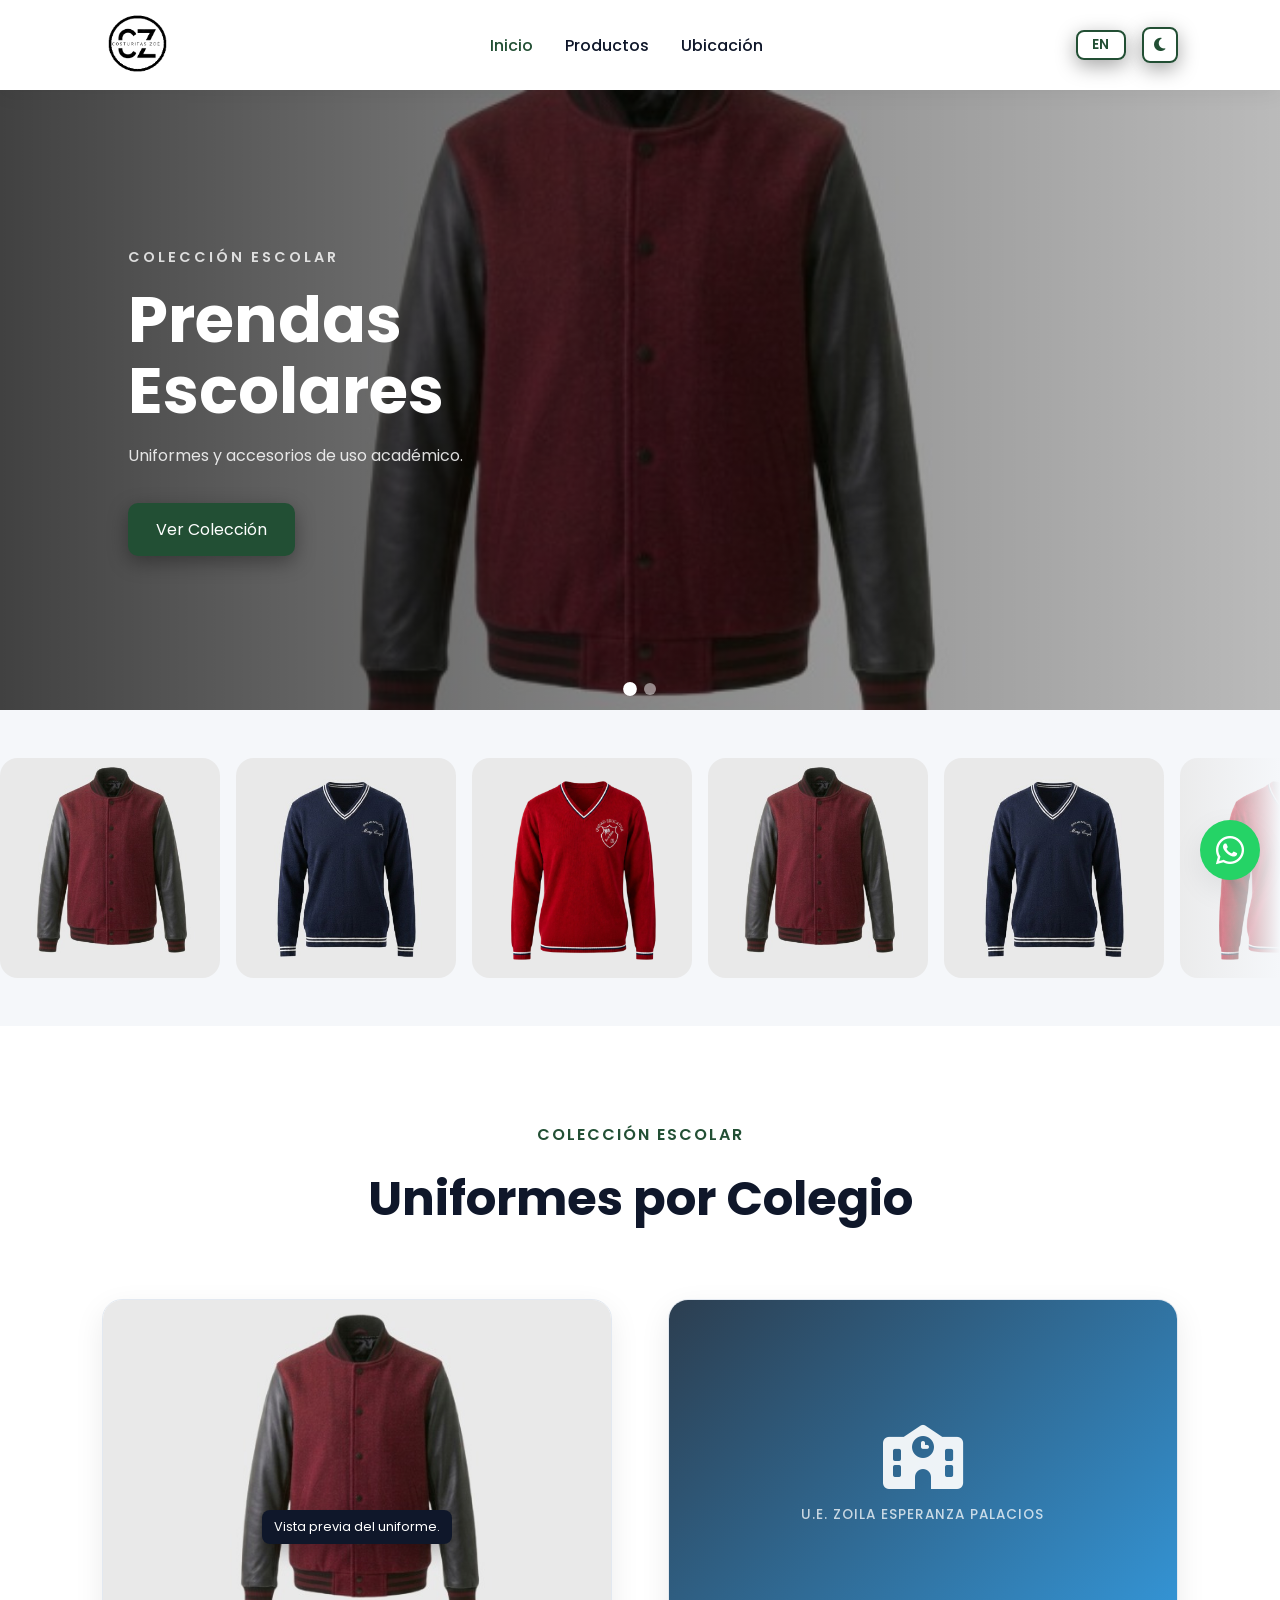
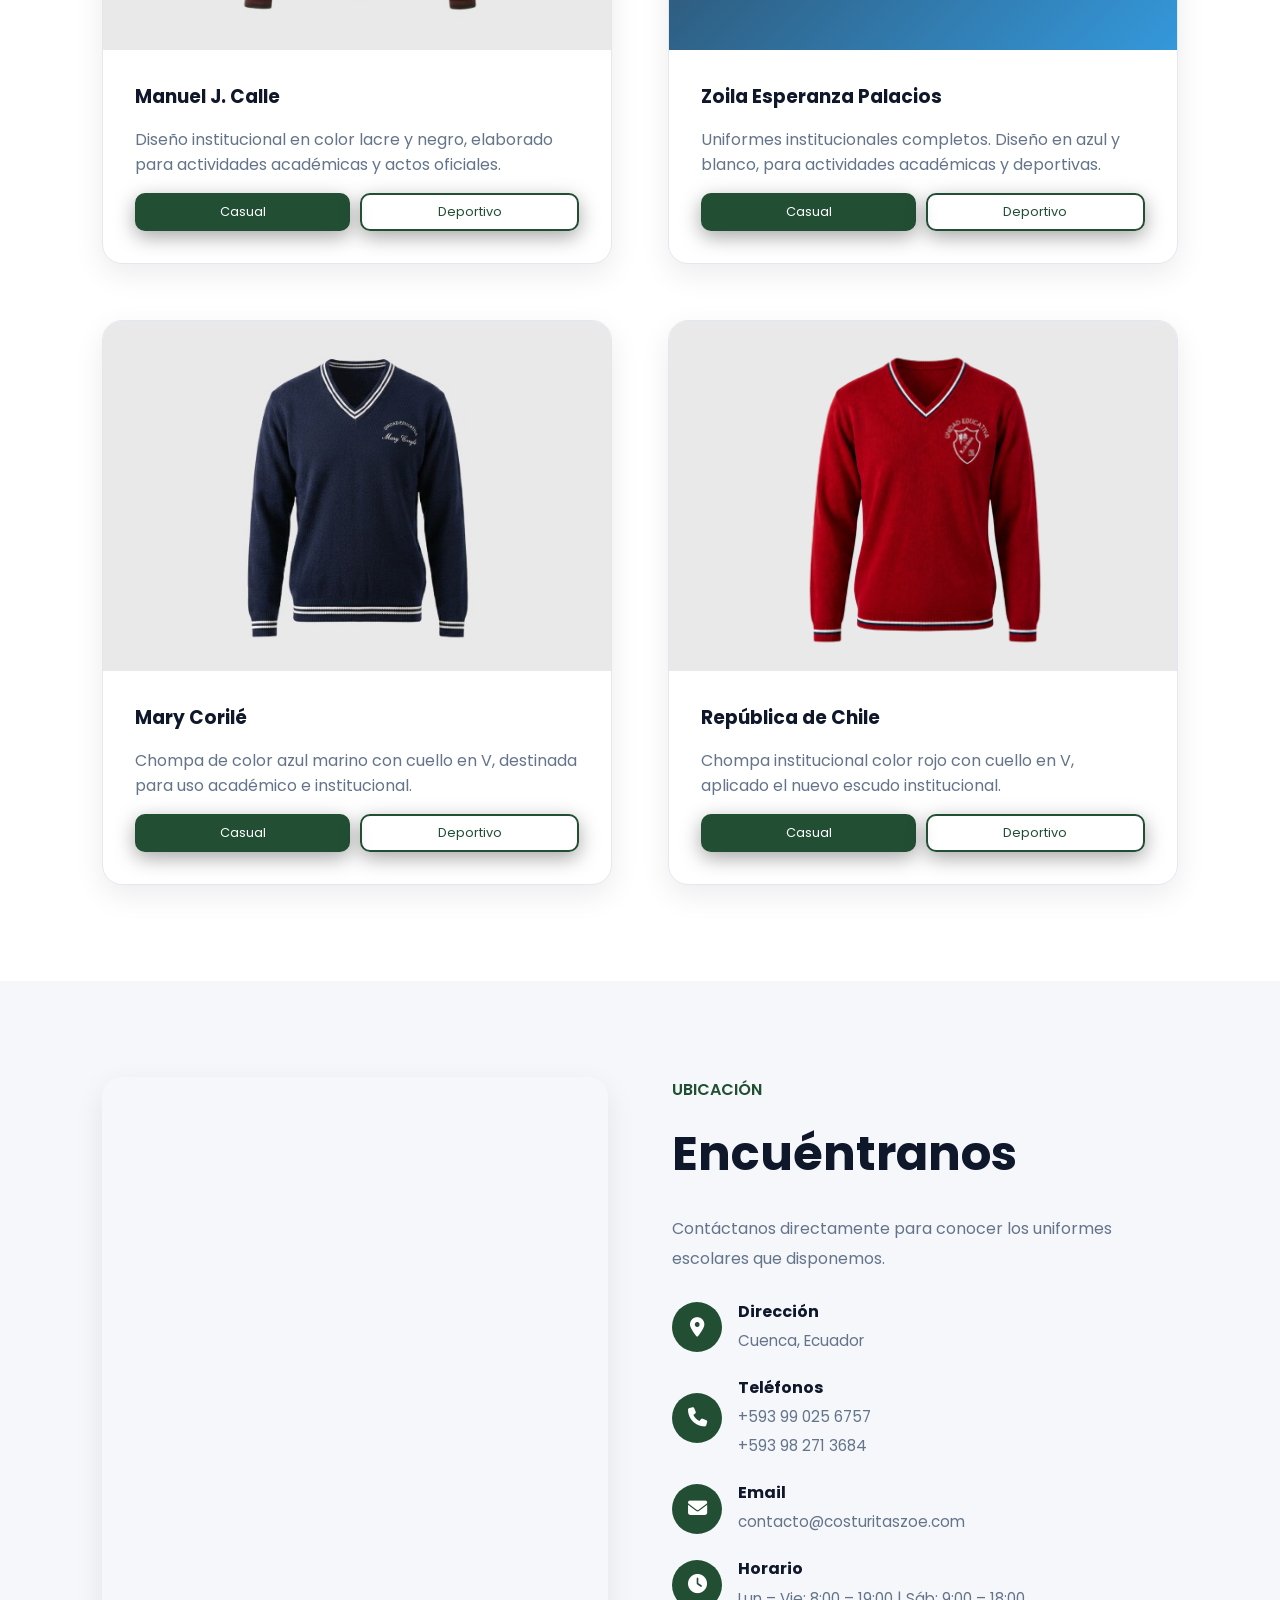
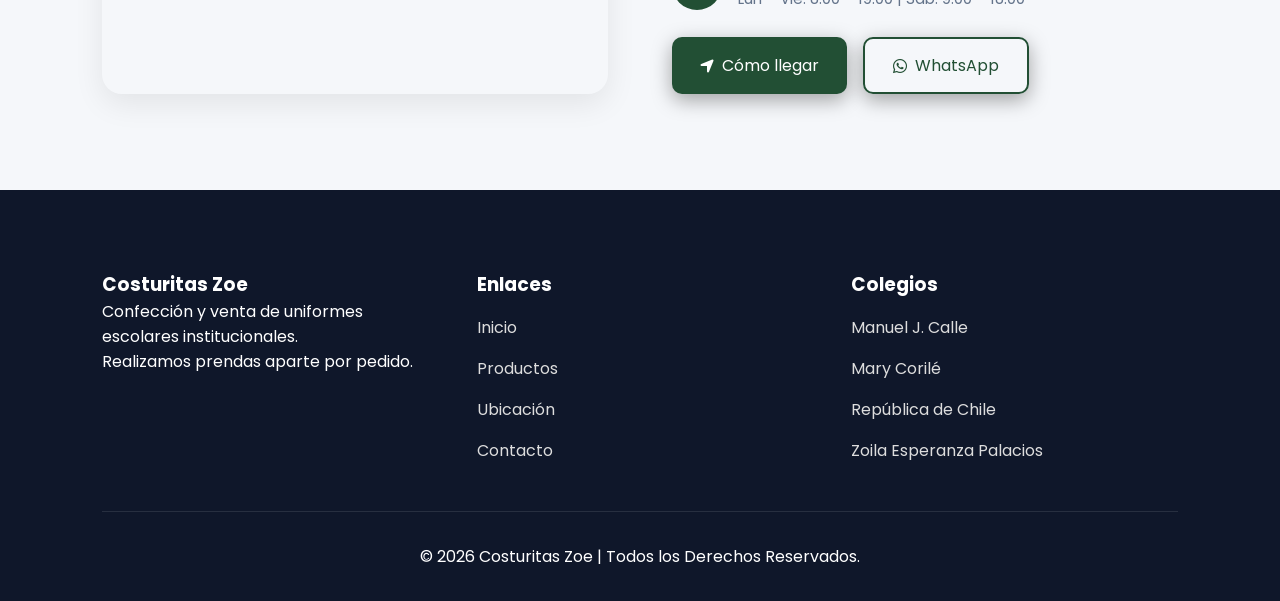
==== commit 17335b6d: "fix: 2-column product grid on desktop, move chompas into institution folders, and simplify header lo" ====
--- a/index.html
+++ b/index.html
@@ -74,7 +74,7 @@
                 <!-- SLIDE -->
                 <div class="swiper-slide">
 
-                    <div class="slide" style="background-image: url('picture/chompaCasualMJC.jpg');">
+                    <div class="slide" style="background-image: url('picture/manueJCalle/chompaCasualMJC.jpg');">
 
                         <div class="overlay"></div>
 
@@ -103,7 +103,7 @@
                 <!-- SLIDE -->
                 <div class="swiper-slide">
 
-                    <div class="slide" style="background-image: url('picture/chompaCasualMaryCorile.jpg');">
+                    <div class="slide" style="background-image: url('picture/maryCorile/chompaCasualMaryCorile.jpg');">
 
                         <div class="overlay"></div>
 
@@ -143,30 +143,30 @@
         <div class="brands-track">
 
             <!-- SET 1 -->
-            <img src="picture/chompaCasualMJC.jpg" loading="lazy" alt="Brand">
-
-            <img src="picture/chompaCasualMaryCorile.jpg" loading="lazy" alt="Brand">
-
-            <img src="picture/ChompaRdeChile.png" loading="lazy" alt="Brand">
-
-            <img src="picture/chompaCasualMJC.jpg" loading="lazy" alt="Brand">
-
-            <img src="picture/chompaCasualMaryCorile.jpg" loading="lazy" alt="Brand">
-
-            <img src="picture/ChompaRdeChile.png" loading="lazy" alt="Brand">
+            <img src="picture/manueJCalle/chompaCasualMJC.jpg" loading="lazy" alt="Brand">
+
+            <img src="picture/maryCorile/chompaCasualMaryCorile.jpg" loading="lazy" alt="Brand">
+
+            <img src="picture/republicaChile/ChompaRdeChile.png" loading="lazy" alt="Brand">
+
+            <img src="picture/manueJCalle/chompaCasualMJC.jpg" loading="lazy" alt="Brand">
+
+            <img src="picture/maryCorile/chompaCasualMaryCorile.jpg" loading="lazy" alt="Brand">
+
+            <img src="picture/republicaChile/ChompaRdeChile.png" loading="lazy" alt="Brand">
 
             <!-- SET 2 -->
-            <img src="picture/chompaCasualMJC.jpg" loading="lazy" alt="Brand">
-
-            <img src="picture/chompaCasualMaryCorile.jpg" loading="lazy" alt="Brand">
-
-            <img src="picture/ChompaRdeChile.png" loading="lazy" alt="Brand">
-
-            <img src="picture/chompaCasualMJC.jpg" loading="lazy" alt="Brand">
-
-            <img src="picture/chompaCasualMaryCorile.jpg" loading="lazy" alt="Brand">
-
-            <img src="picture/ChompaRdeChile.png" loading="lazy" alt="Brand">
+            <img src="picture/manueJCalle/chompaCasualMJC.jpg" loading="lazy" alt="Brand">
+
+            <img src="picture/maryCorile/chompaCasualMaryCorile.jpg" loading="lazy" alt="Brand">
+
+            <img src="picture/republicaChile/ChompaRdeChile.png" loading="lazy" alt="Brand">
+
+            <img src="picture/manueJCalle/chompaCasualMJC.jpg" loading="lazy" alt="Brand">
+
+            <img src="picture/maryCorile/chompaCasualMaryCorile.jpg" loading="lazy" alt="Brand">
+
+            <img src="picture/republicaChile/ChompaRdeChile.png" loading="lazy" alt="Brand">
 
         </div>
 
@@ -189,7 +189,7 @@
 
                 <div class="product-image">
 
-                    <img src="picture/chompaCasualMJC.jpg" alt="Casaca Manuel J. Calle">
+                    <img src="picture/manueJCalle/chompaCasualMJC.jpg" alt="Casaca Manuel J. Calle">
 
                     <div class="product-overlay">
 
@@ -266,7 +266,7 @@
 
                 <div class="product-image">
 
-                    <img src="picture/chompaCasualMaryCorile.jpg" alt="Casaca Mary Corilé">
+                    <img src="picture/maryCorile/chompaCasualMaryCorile.jpg" alt="Casaca Mary Corilé">
 
                     <div class="product-overlay">
 
@@ -307,7 +307,7 @@
 
                 <div class="product-image">
 
-                    <img src="picture/ChompaRdeChile.png" alt="Casaca República de Chile">
+                    <img src="picture/republicaChile/ChompaRdeChile.png" alt="Casaca República de Chile">
 
                     <div class="product-overlay">
 
--- a/css/style.css
+++ b/css/style.css
@@ -540,9 +540,9 @@
     display: grid;
 
     grid-template-columns:
-        repeat(auto-fit, minmax(300px, 1fr));
-
-    gap: 2rem;
+        repeat(2, 1fr);
+
+    gap: 3.5rem;
 }
 
 .product-card {
@@ -969,6 +969,10 @@
 }
 
 @media(max-width:768px) {
+
+    .products-grid {
+        grid-template-columns: 1fr;
+    }
 
     .header {
         padding: 0 4%;
@@ -1335,68 +1339,46 @@
 }
 
 /* TOUR */
-.tour-bubble {
+.tour-glow {
+    position: relative;
+    z-index: 10;
+    box-shadow: 0 0 0 0 rgba(66, 133, 244, 0);
+    animation: tourGlowPulse 1.1s ease-in-out infinite;
+    transition: box-shadow .3s ease;
+}
+
+@keyframes tourGlowPulse {
+    0%, 100% {
+        box-shadow: 0 0 0 3px rgba(66, 133, 244, .85), 0 0 18px 6px rgba(66, 133, 244, .55);
+    }
+    50% {
+        box-shadow: 0 0 0 6px rgba(66, 133, 244, .55), 0 0 26px 12px rgba(66, 133, 244, .35);
+    }
+}
+
+.tour-label {
     position: fixed;
     z-index: 9999;
-    width: 230px;
     max-width: calc(100vw - 24px);
+    background: var(--dark);
+    color: var(--white);
+    border-radius: 8px;
+    padding: 8px 12px;
+    font-size: .8rem;
+    line-height: 1.4;
+    box-shadow: 0 6px 20px rgba(0, 0, 0, .25);
+    opacity: 0;
+    transform: translateY(6px);
+    transition: opacity .35s ease, transform .35s ease;
+    pointer-events: auto;
+}
+
+.tour-label.visible {
+    opacity: 1;
+    transform: translateY(0);
+}
+
+html.dark .tour-label {
     background: var(--white);
     color: var(--dark);
-    border: 1px solid var(--border);
-    border-radius: 10px;
-    padding: 10px 12px;
-    box-shadow: 0 6px 20px rgba(0, 0, 0, .12);
-    opacity: 0;
-    transform: translateY(6px) scale(.97);
-    transition: opacity .35s ease, transform .35s ease;
-    pointer-events: auto;
-    display: none;
-}
-
-.tour-bubble.visible {
-    opacity: 1;
-    transform: translateY(0) scale(1);
-}
-
-.tour-bubble::after {
-    content: "";
-    position: absolute;
-    top: -7px;
-    left: 50%;
-    margin-left: -7px;
-    width: 0;
-    height: 0;
-    border-left: 7px solid transparent;
-    border-right: 7px solid transparent;
-    border-bottom: 7px solid var(--white);
-}
-
-.tour-bubble-close {
-    position: absolute;
-    top: 6px;
-    right: 10px;
-    background: transparent;
-    border: none;
-    font-size: 1.2rem;
-    line-height: 1;
-    color: var(--text);
-    cursor: pointer;
-    transition: color .3s ease;
-}
-
-.tour-bubble-close:hover {
-    color: var(--dark);
-}
-
-.tour-title {
-    margin: 0 0 4px;
-    font-size: .9rem;
-    font-weight: 600;
-    padding-right: 20px;
-}
-
-.tour-desc {
-    margin: 0;
-    font-size: .82rem;
-    line-height: 1.45;
 }
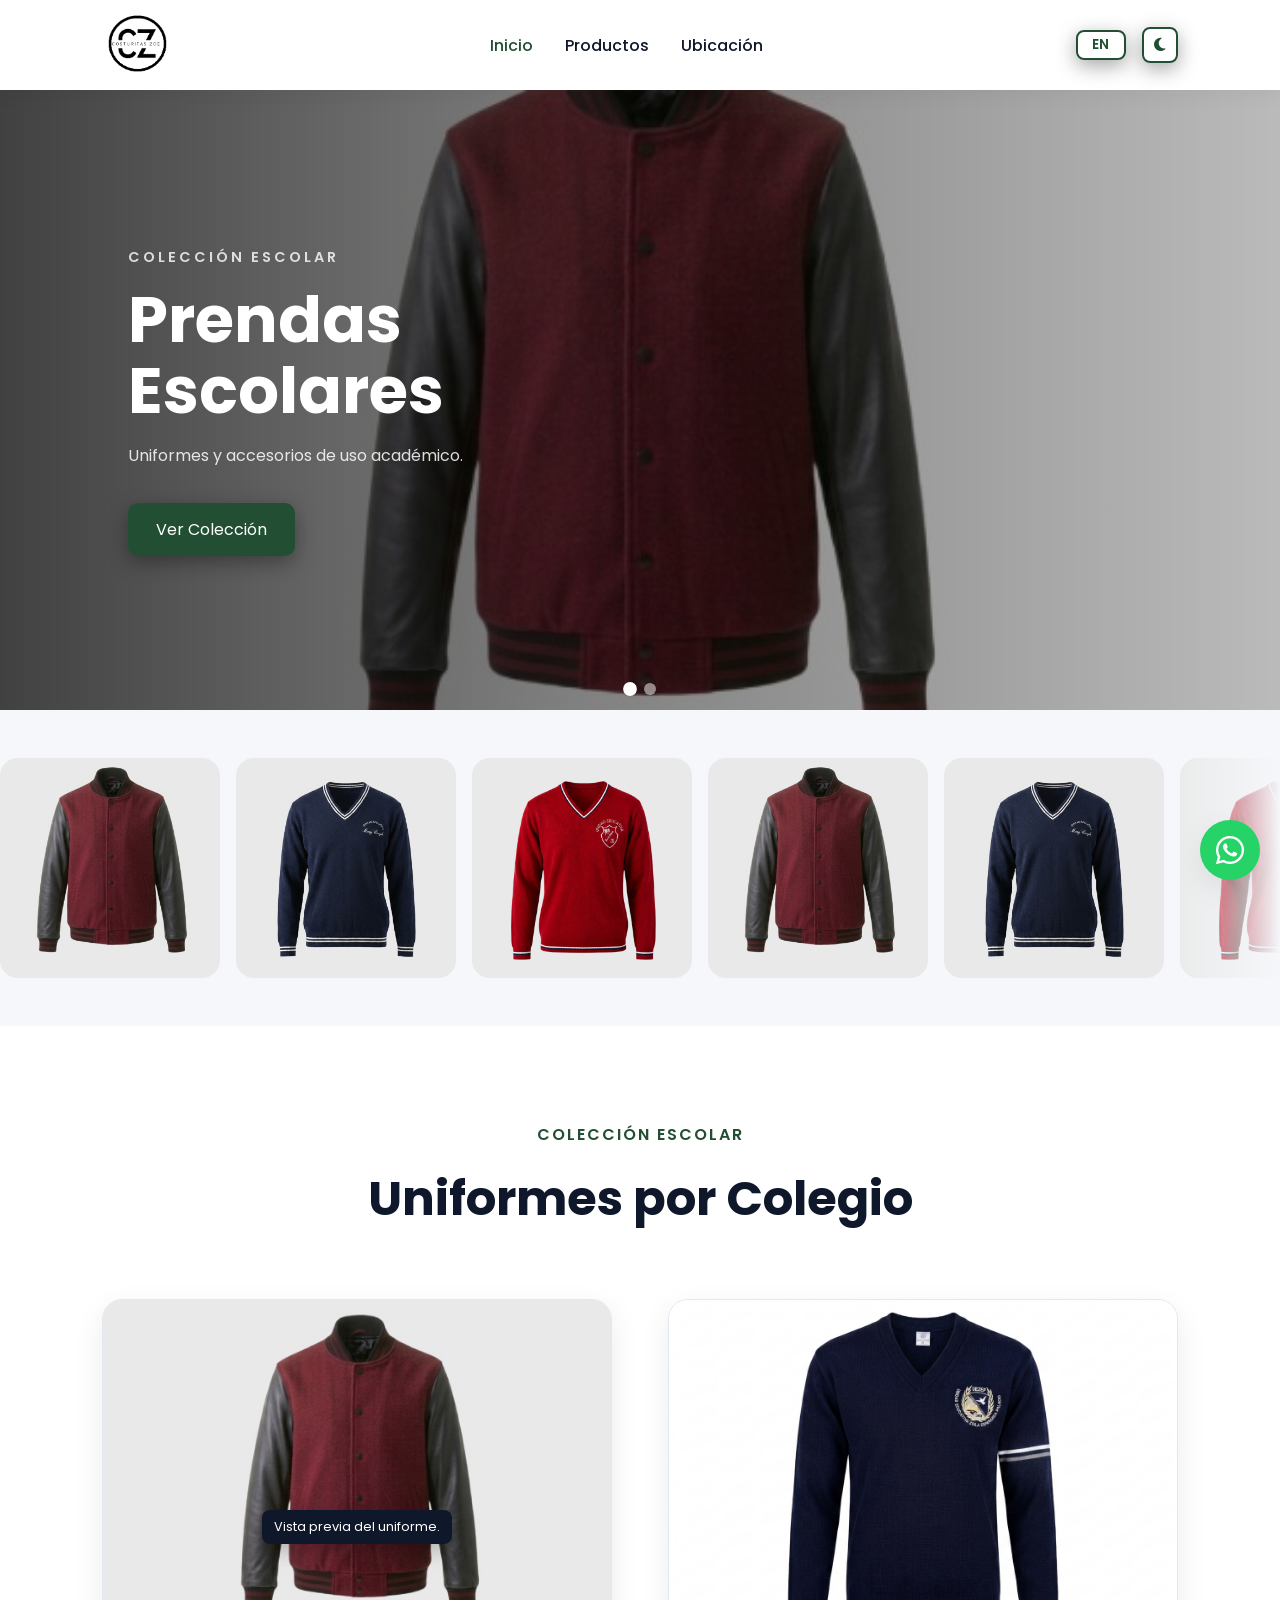
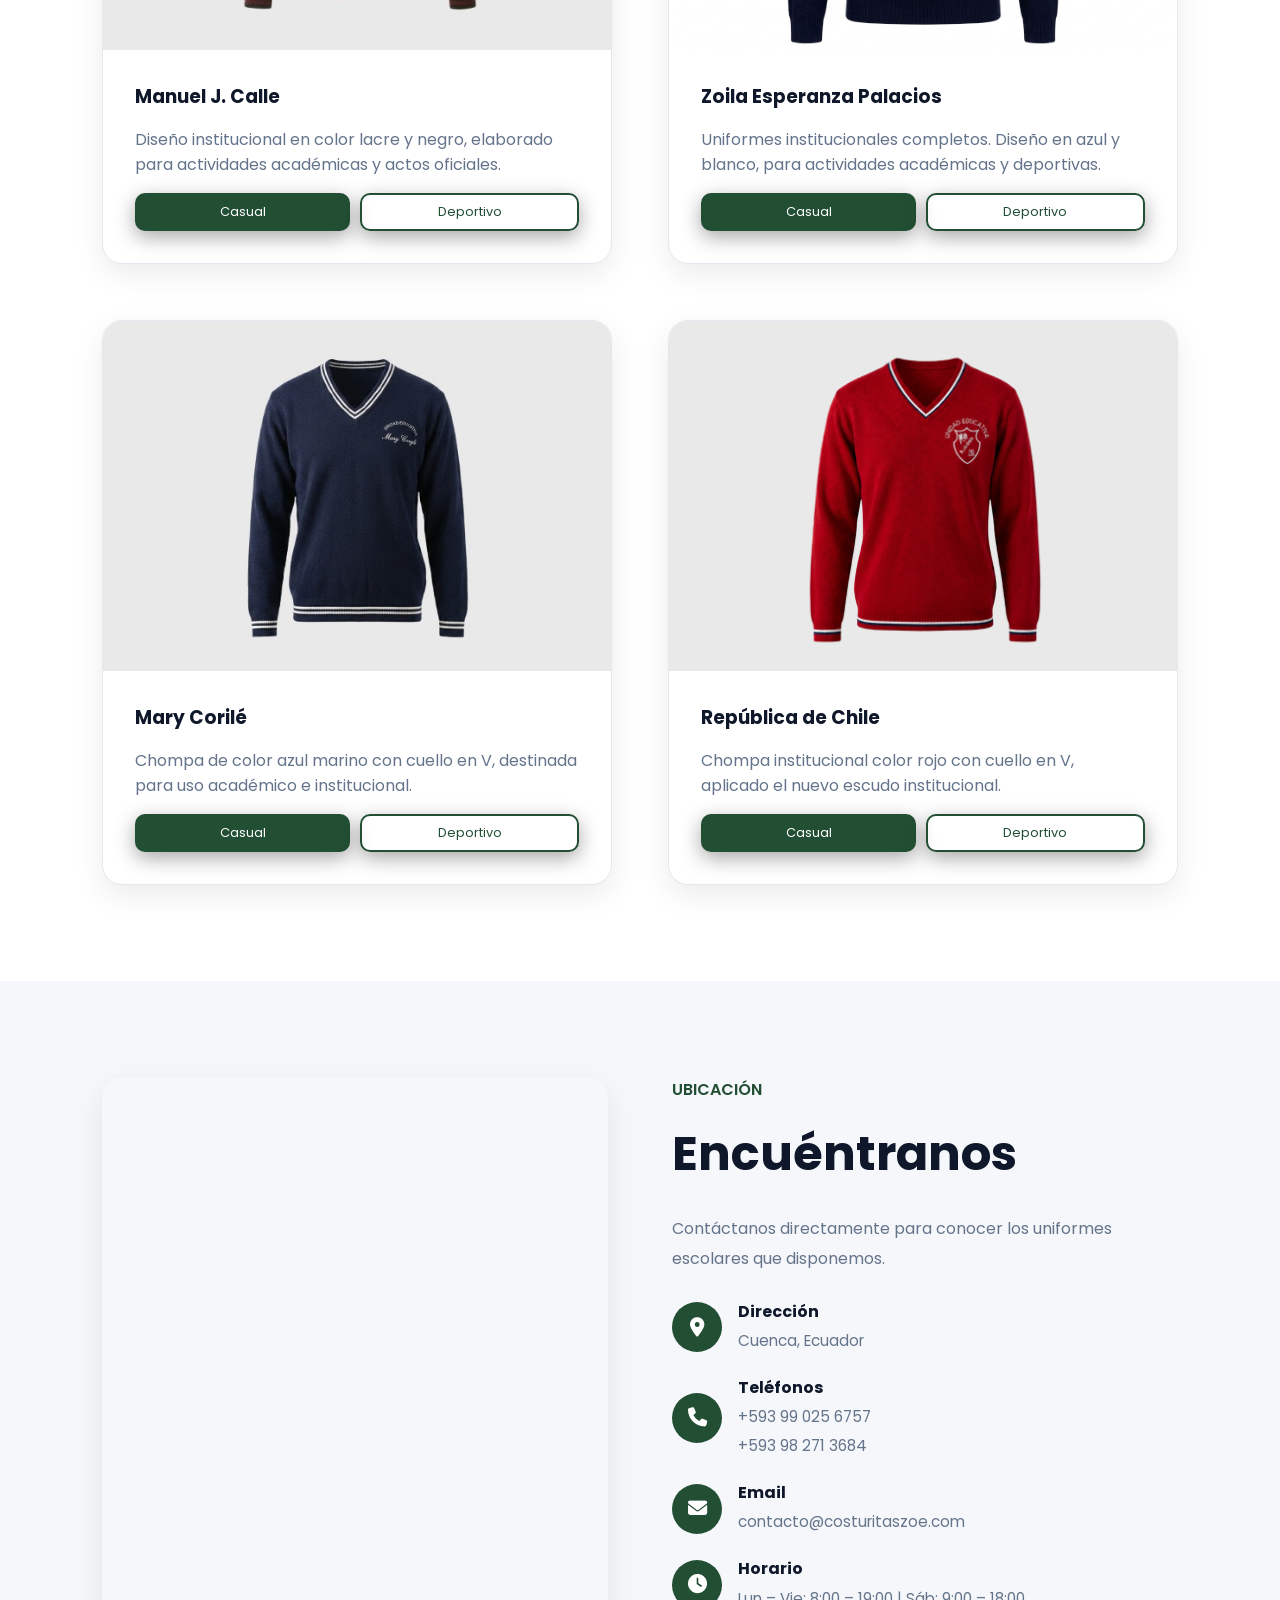
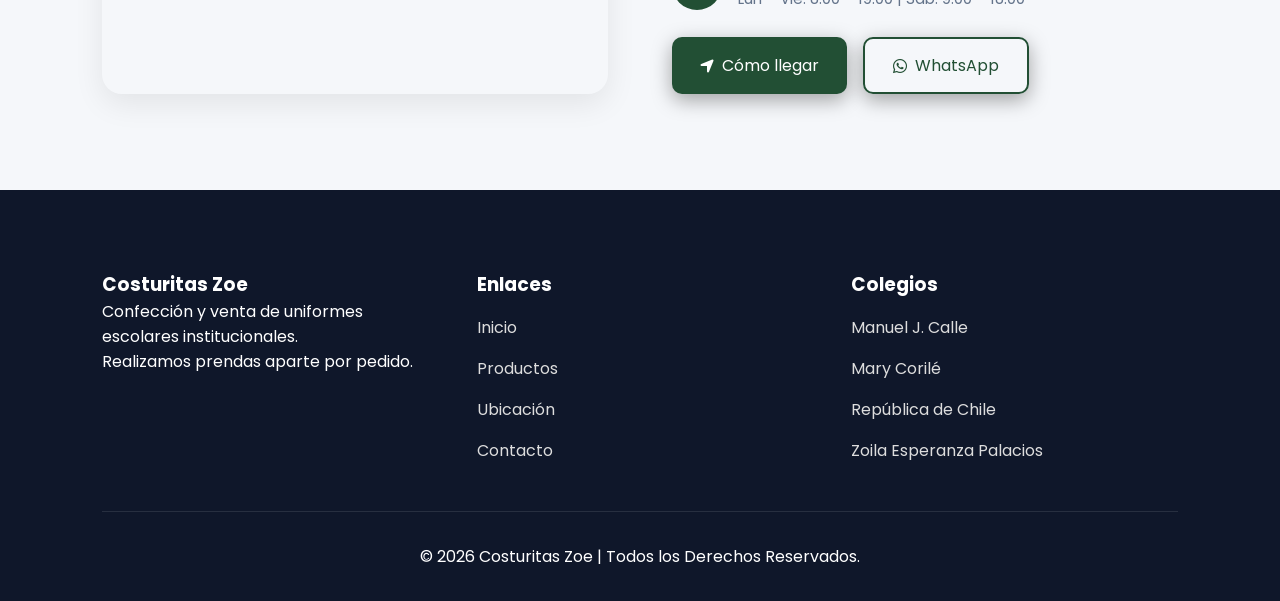
==== commit 984c8858: "feat: add Zoila image to homepage card and order catalogs torso-to-feet" ====
--- a/index.html
+++ b/index.html
@@ -225,14 +225,19 @@
                 </div>
 
             </article>
-            <!-- CARD: Zoila Esperanza Palacios -->
+<!-- CARD: Zoila Esperanza Palacios -->
             <article class="product-card" data-aos="fade-up">
 
-                <div class="product-image placeholder" style="background: linear-gradient(135deg, #2c3e50, #3498db);">
-
-                    <div class="placeholder-icon">
-                        <i class="fas fa-school"></i>
-                        <span>U.E. Zoila Esperanza Palacios</span>
+                <div class="product-image">
+
+                    <img src="picture/zoilaEsperanza/chompaCasualUEZEP.jpg" alt="Chompa Zoila Esperanza Palacios">
+
+                    <div class="product-overlay">
+
+                        <button class="icon-btn view-btn">
+                            <i class="fas fa-eye"></i>
+                        </button>
+
                     </div>
 
                 </div>
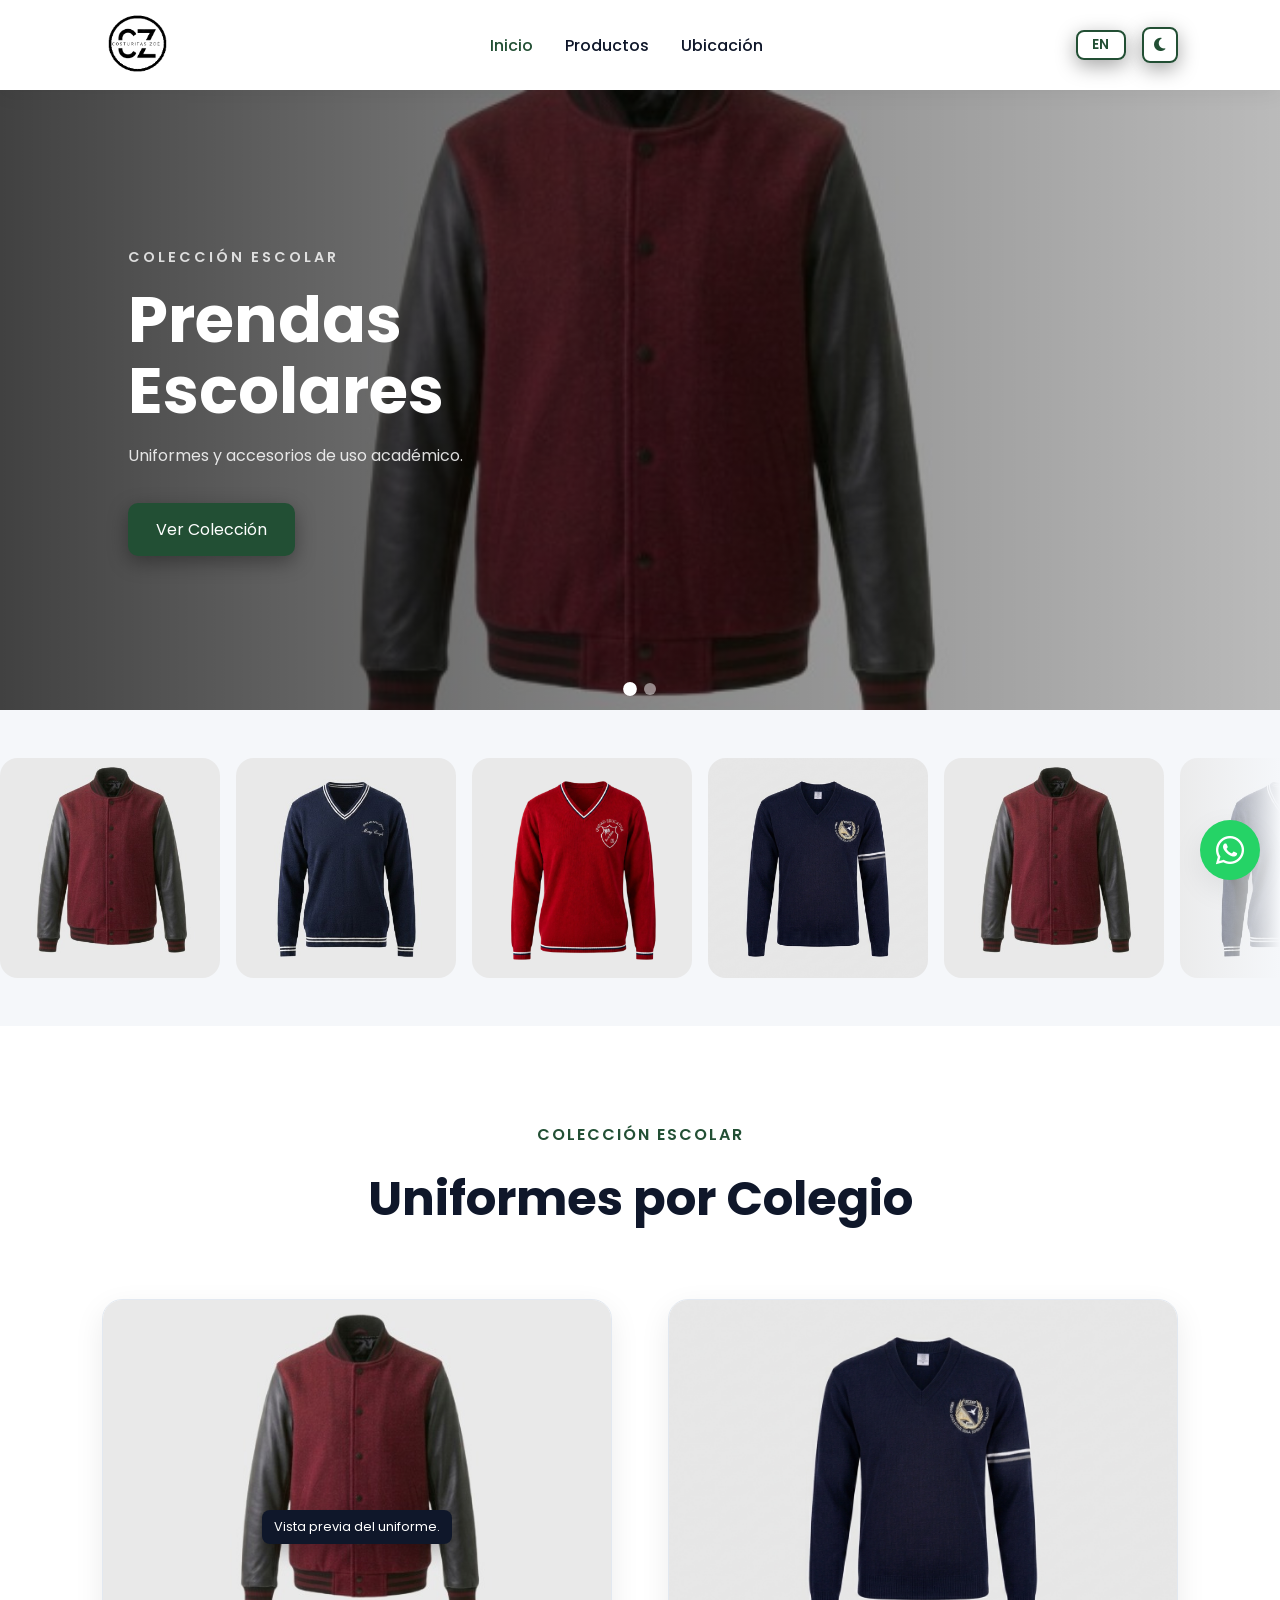
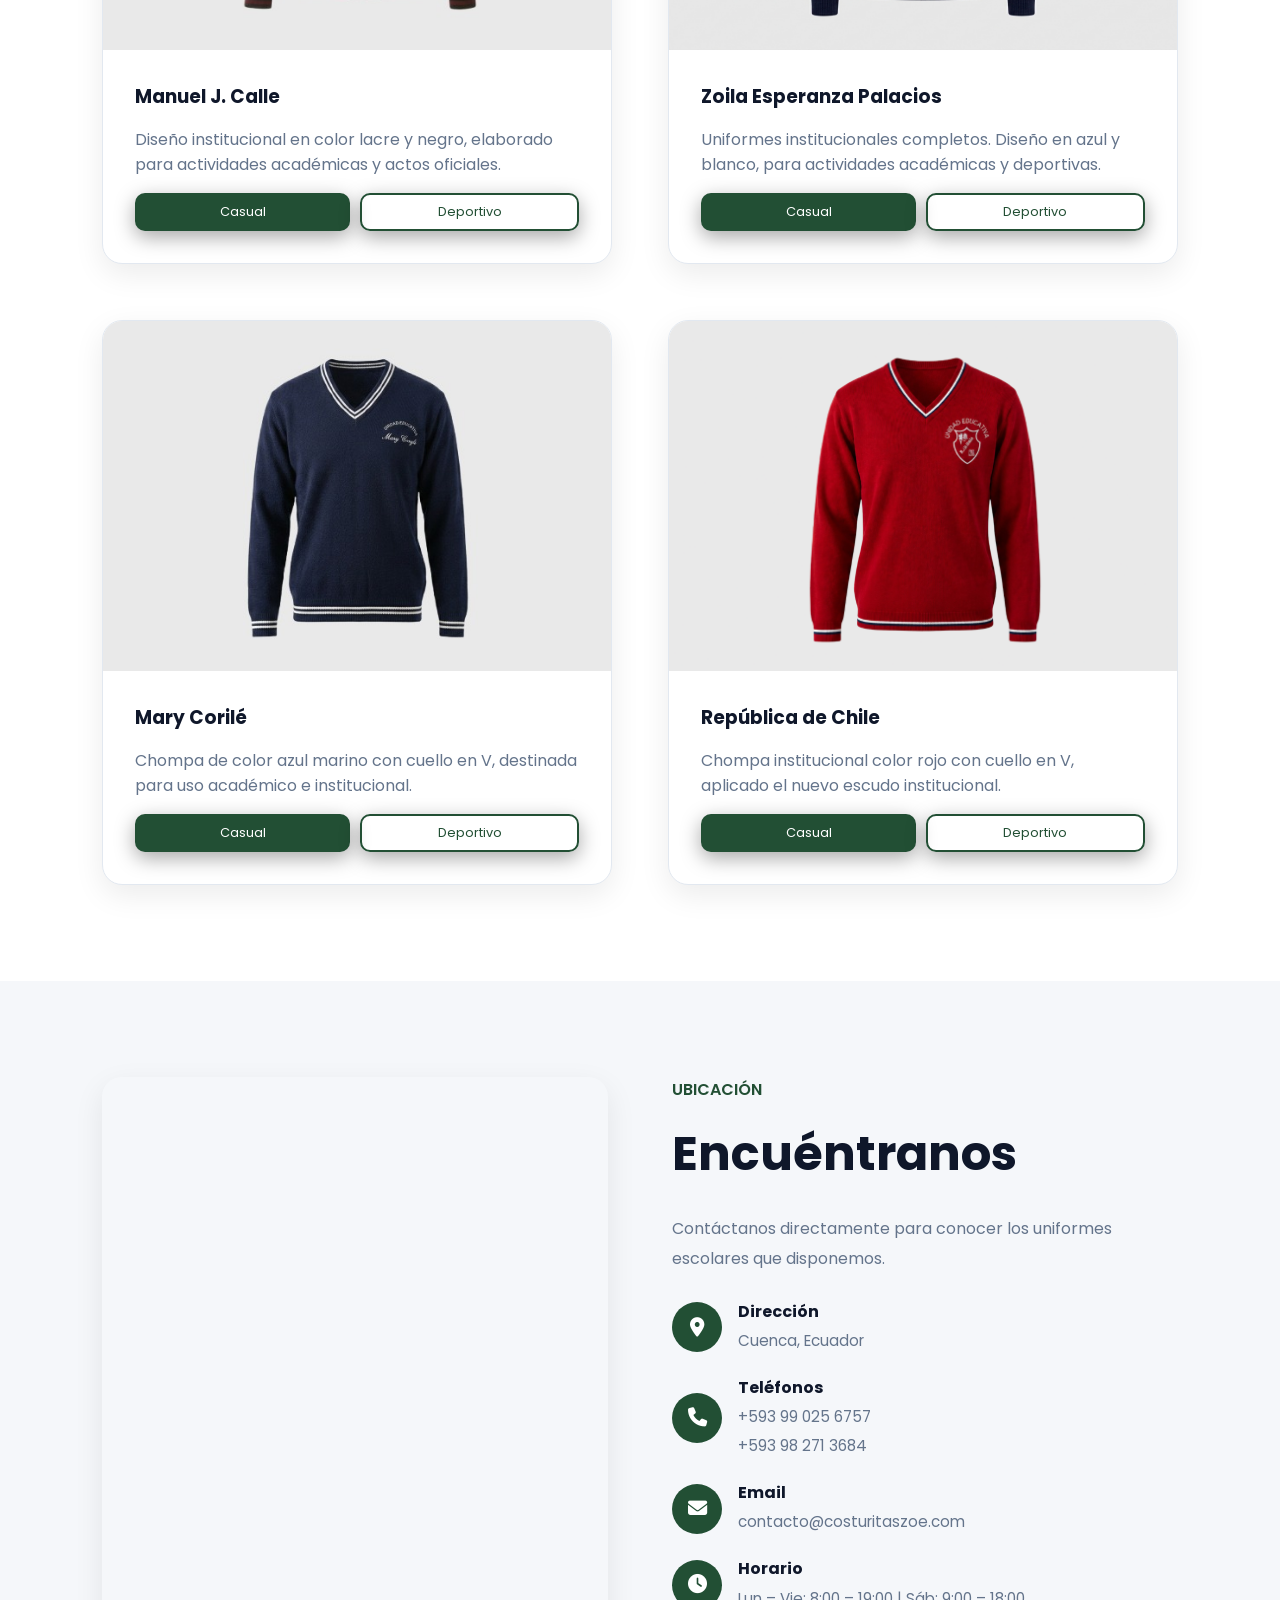
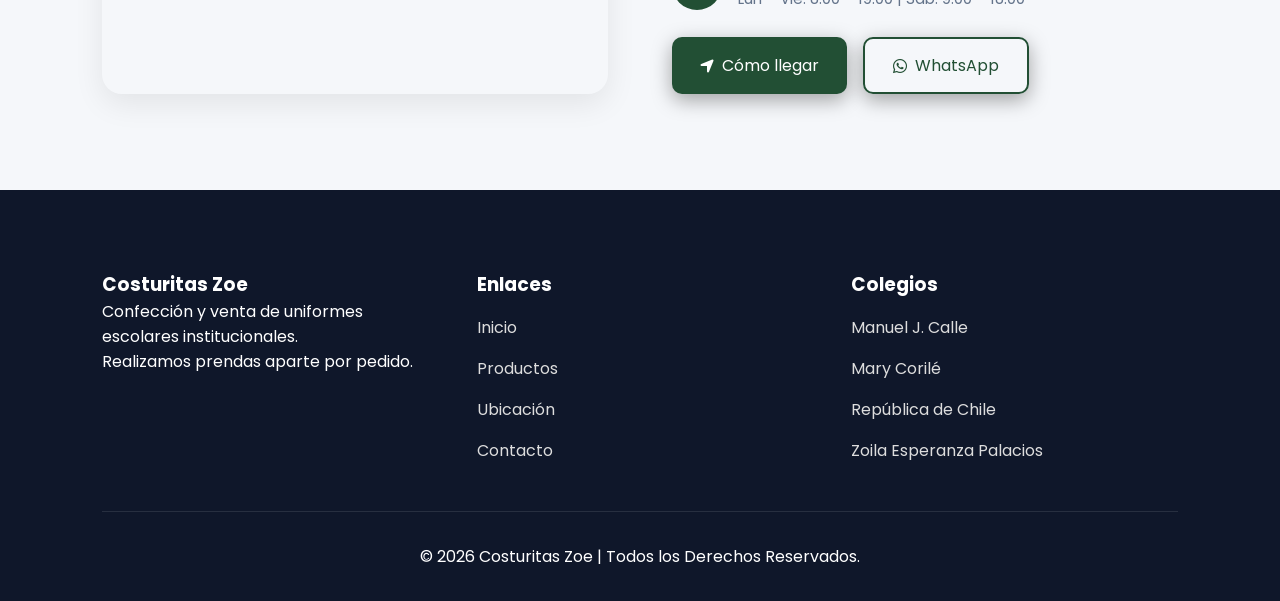
==== commit 4363958a: "feat: add Zoila Esperanza casual chompa to homepage image rail" ====
--- a/index.html
+++ b/index.html
@@ -149,11 +149,15 @@
 
             <img src="picture/republicaChile/ChompaRdeChile.png" loading="lazy" alt="Brand">
 
+            <img src="picture/zoilaEsperanza/chompaCasualUEZEP.jpg" loading="lazy" alt="Brand">
+
             <img src="picture/manueJCalle/chompaCasualMJC.jpg" loading="lazy" alt="Brand">
 
             <img src="picture/maryCorile/chompaCasualMaryCorile.jpg" loading="lazy" alt="Brand">
 
             <img src="picture/republicaChile/ChompaRdeChile.png" loading="lazy" alt="Brand">
+
+            <img src="picture/zoilaEsperanza/chompaCasualUEZEP.jpg" loading="lazy" alt="Brand">
 
             <!-- SET 2 -->
             <img src="picture/manueJCalle/chompaCasualMJC.jpg" loading="lazy" alt="Brand">
@@ -162,11 +166,15 @@
 
             <img src="picture/republicaChile/ChompaRdeChile.png" loading="lazy" alt="Brand">
 
+            <img src="picture/zoilaEsperanza/chompaCasualUEZEP.jpg" loading="lazy" alt="Brand">
+
             <img src="picture/manueJCalle/chompaCasualMJC.jpg" loading="lazy" alt="Brand">
 
             <img src="picture/maryCorile/chompaCasualMaryCorile.jpg" loading="lazy" alt="Brand">
 
             <img src="picture/republicaChile/ChompaRdeChile.png" loading="lazy" alt="Brand">
+
+            <img src="picture/zoilaEsperanza/chompaCasualUEZEP.jpg" loading="lazy" alt="Brand">
 
         </div>
 
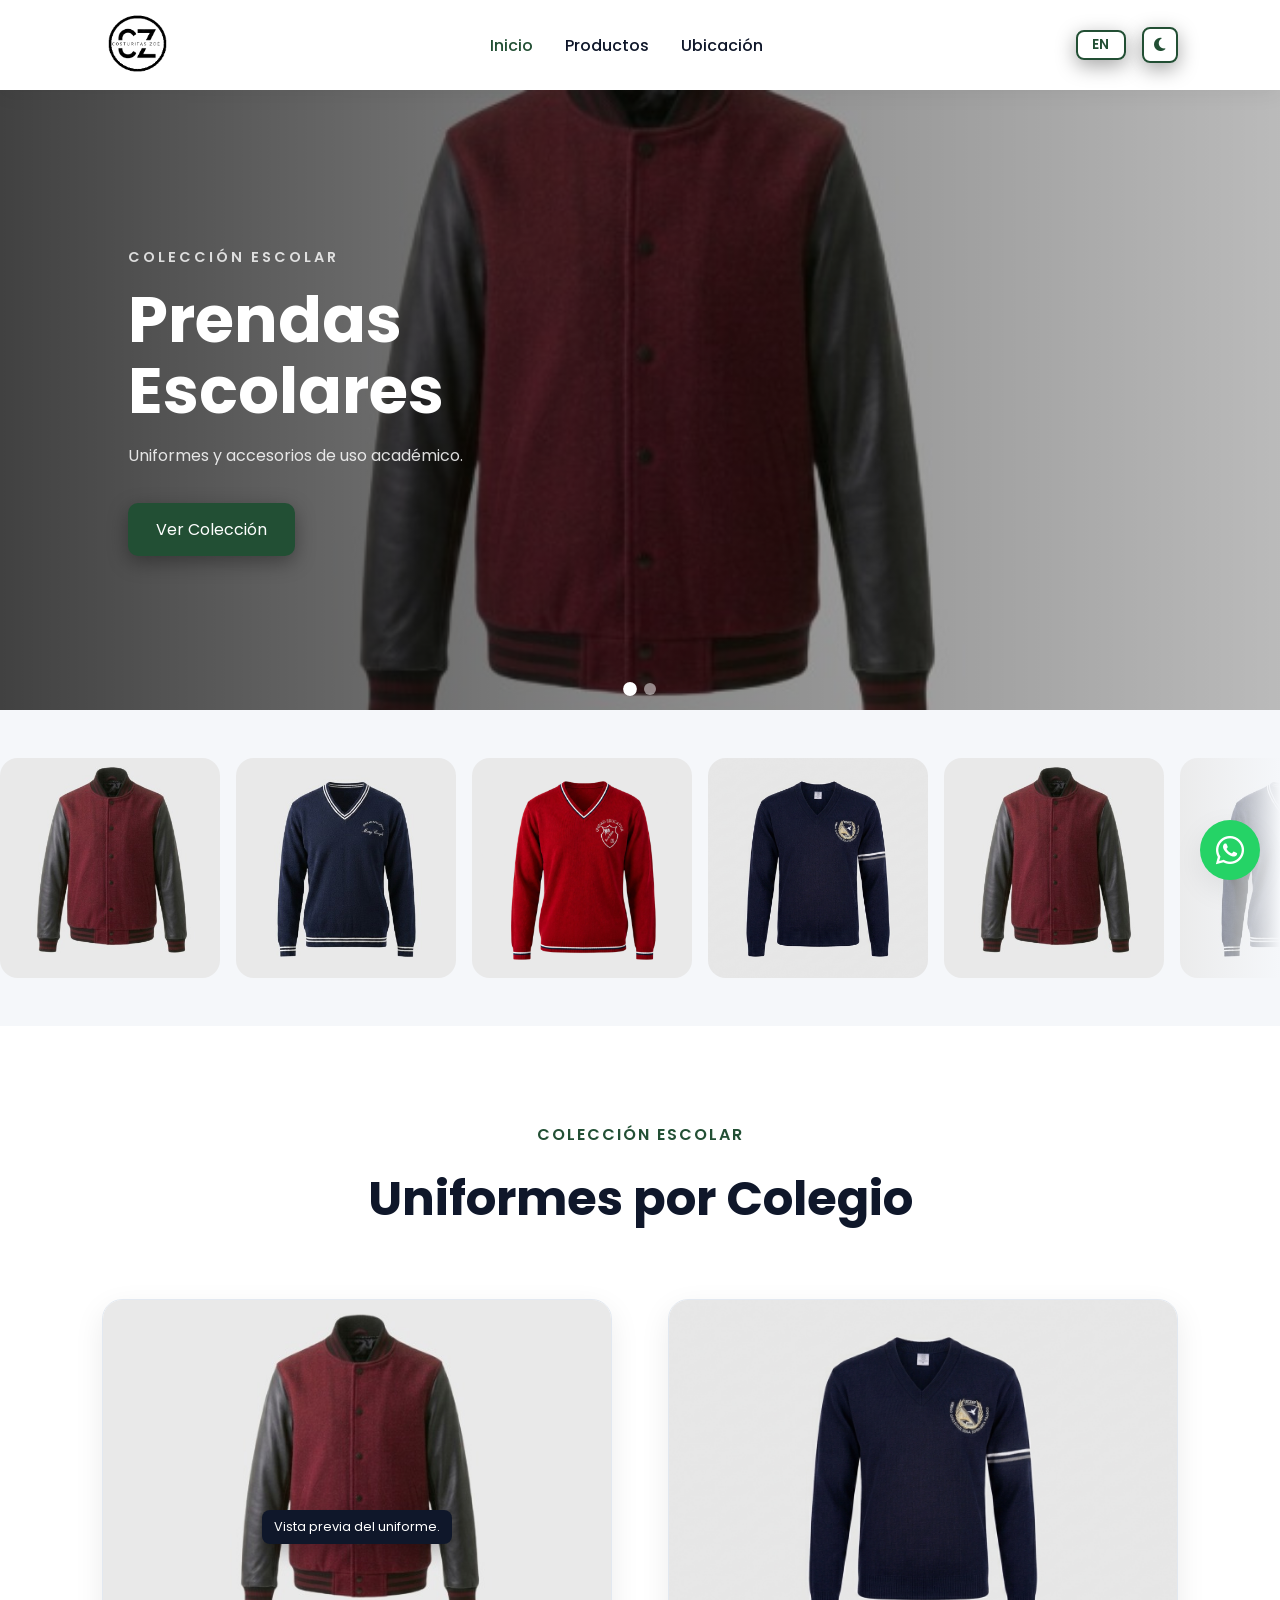
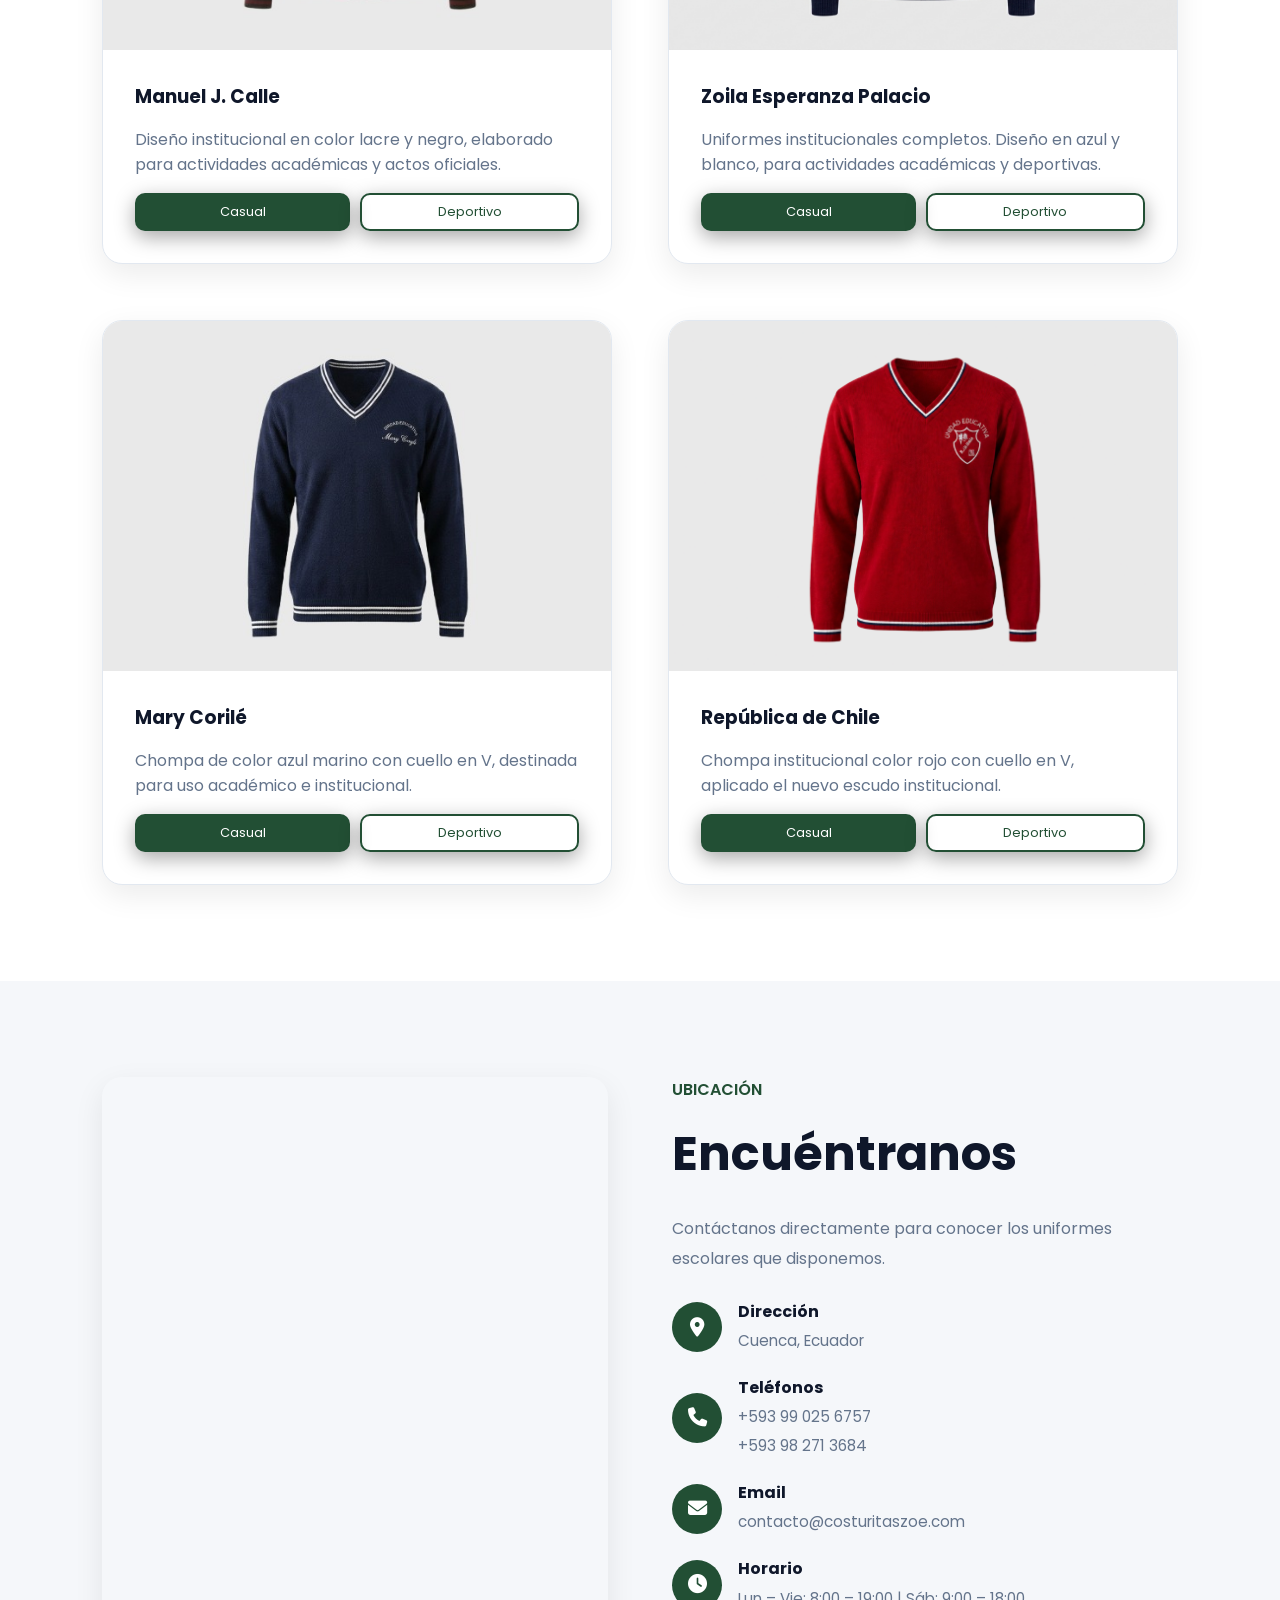
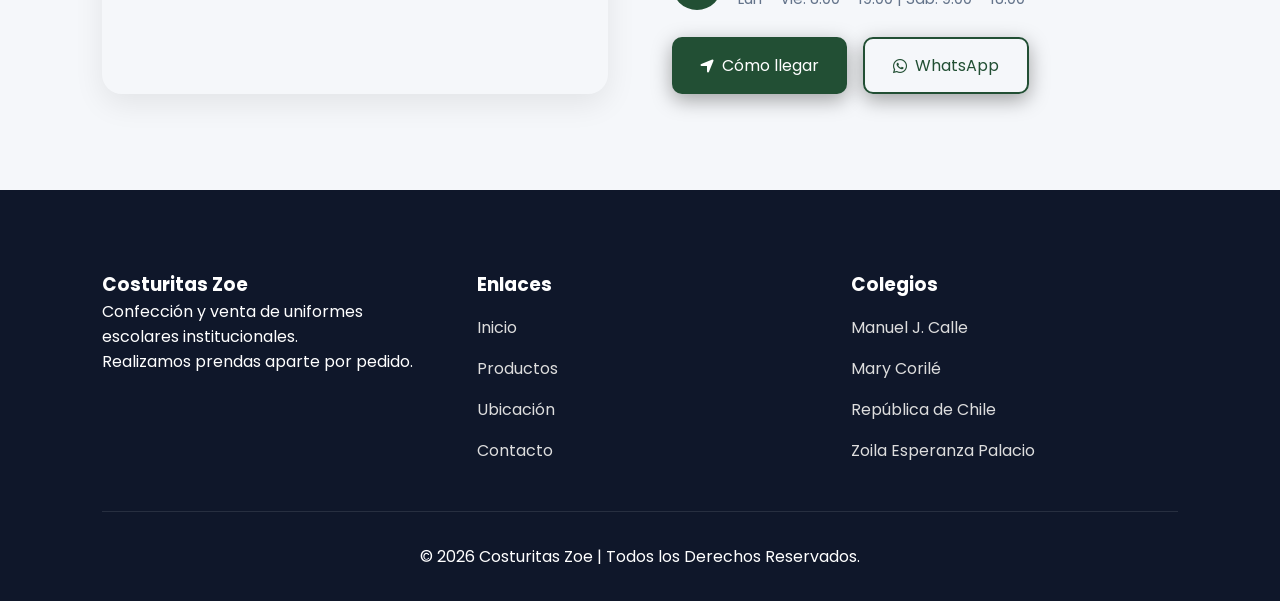
==== commit 817c8288: "fix: correct Zoila Esperanza name to Palacio and swap deportiva chompa photo to JPG" ====
--- a/index.html
+++ b/index.html
@@ -233,12 +233,12 @@
                 </div>
 
             </article>
-<!-- CARD: Zoila Esperanza Palacios -->
+<!-- CARD: Zoila Esperanza Palacio -->
             <article class="product-card" data-aos="fade-up">
 
                 <div class="product-image">
 
-                    <img src="picture/zoilaEsperanza/chompaCasualUEZEP.jpg" alt="Chompa Zoila Esperanza Palacios">
+                    <img src="picture/zoilaEsperanza/chompaCasualUEZEP.jpg" alt="Chompa Zoila Esperanza Palacio">
 
                     <div class="product-overlay">
 
@@ -252,7 +252,7 @@
 
                 <div class="product-content">
 
-                    <h3>Zoila Esperanza Palacios</h3>
+                    <h3>Zoila Esperanza Palacio</h3>
 
                     <p data-i18n="zoila-desc">
                         Uniformes institucionales completos. Diseño en azul y blanco,
@@ -478,7 +478,7 @@
 
                 <a href="products/casual/republicaChile.html">República de Chile</a>
 
-                <a href="products/casual/zoilaEsperanza.html">Zoila Esperanza Palacios</a>
+                <a href="products/casual/zoilaEsperanza.html">Zoila Esperanza Palacio</a>
 
             </div>
 
